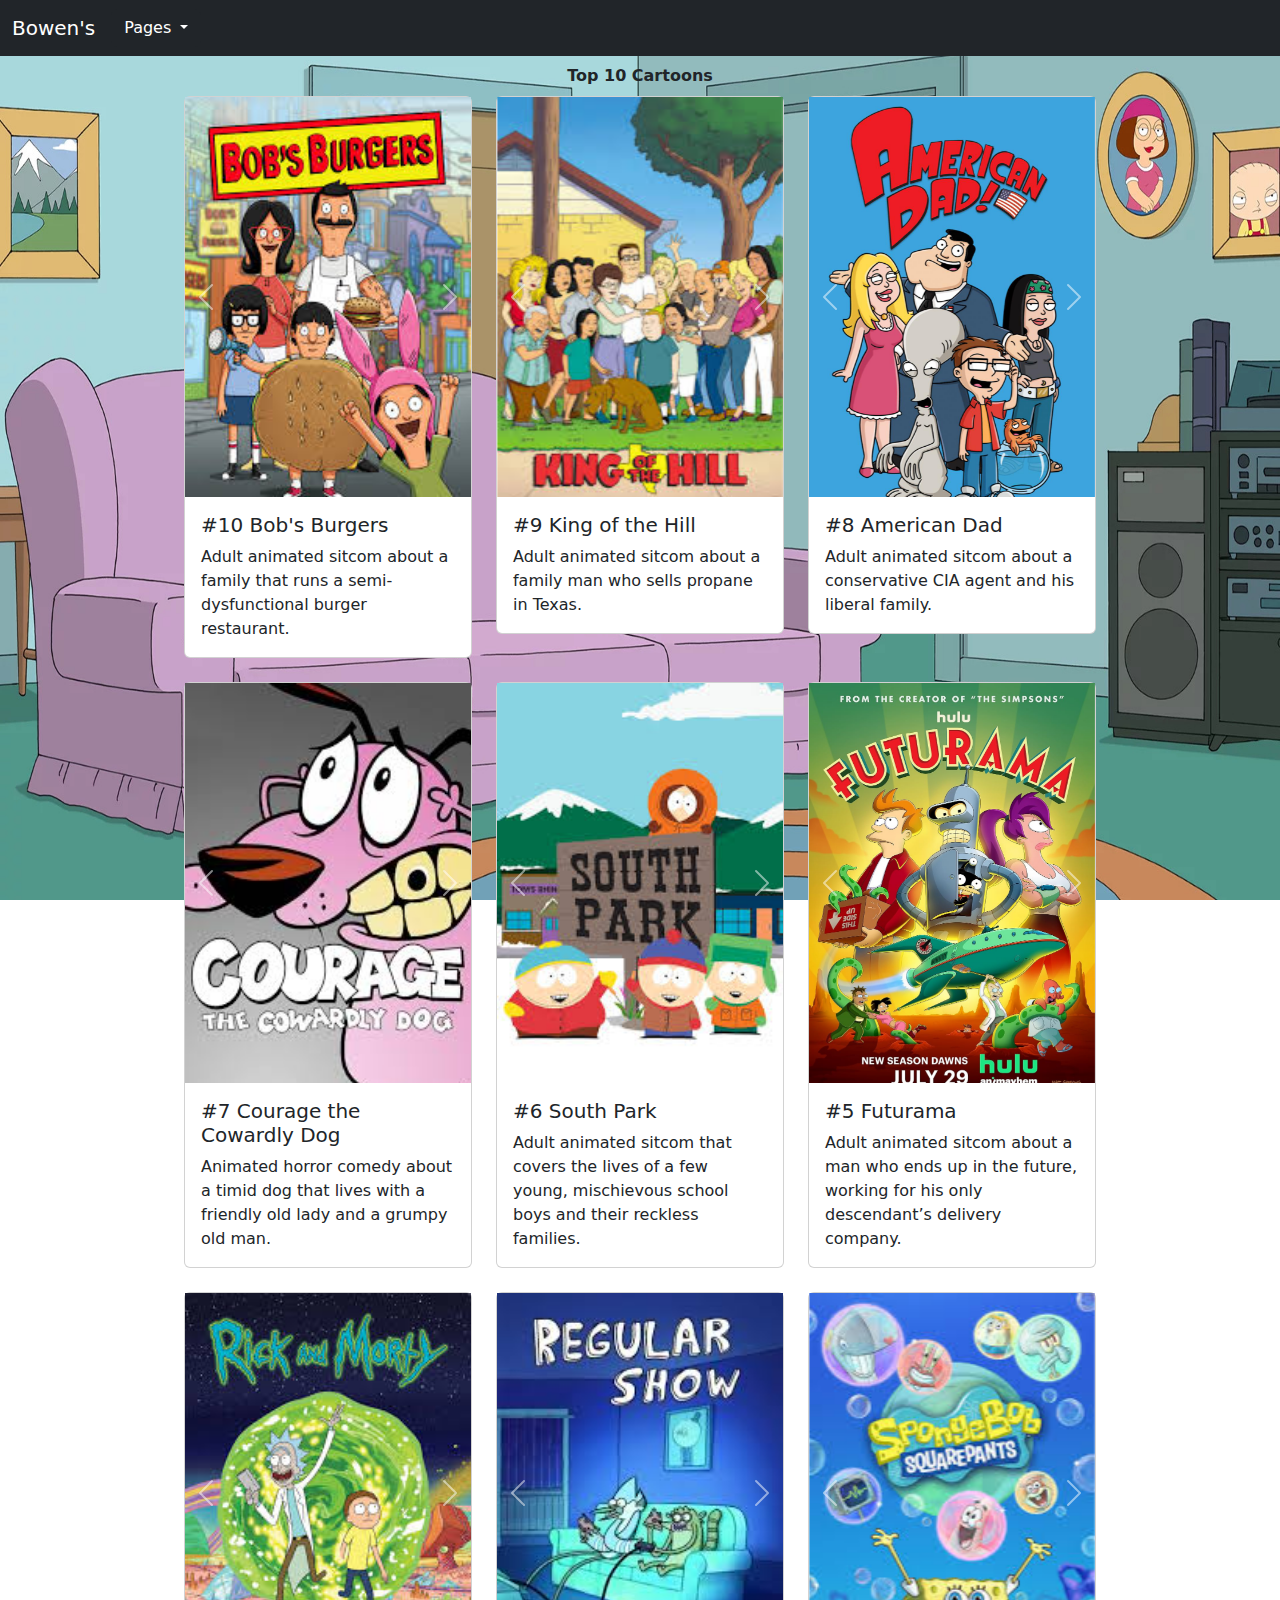
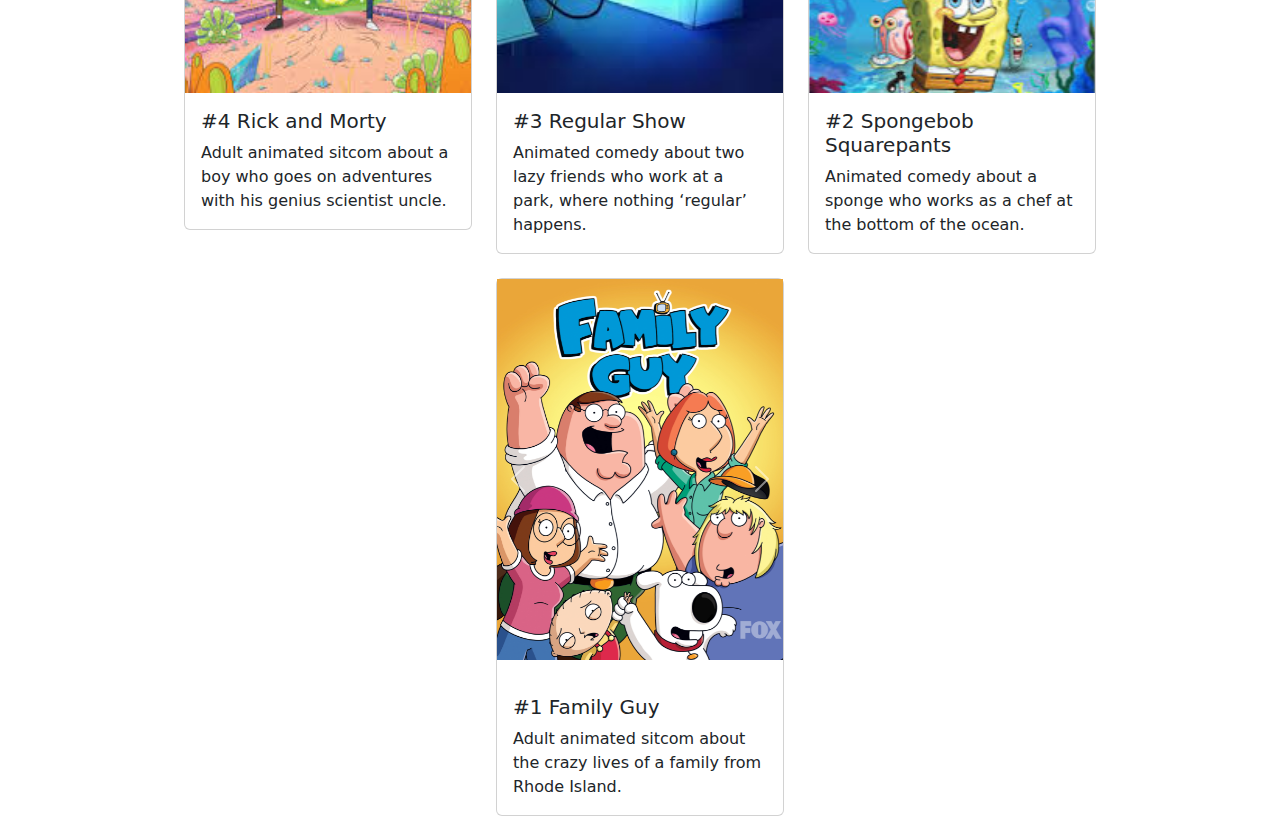
==== bowen.html @ a7ed09cc "added in content for each card" ====
<!doctype html>
<html lang="en">

<head>
    <meta charset="utf-8">
    <meta name="viewport" content="width=device-width, initial-scale=1">
    <title>Bowen's Top 10</title>
    <link href="https://cdn.jsdelivr.net/npm/bootstrap@5.3.3/dist/css/bootstrap.min.css" rel="stylesheet"
        integrity="sha384-QWTKZyjpPEjISv5WaRU9OFeRpok6YctnYmDr5pNlyT2bRjXh0JMhjY6hW+ALEwIH" crossorigin="anonymous">
    <link rel="stylesheet" href="./style/styles.css">
</head>

<body class="bowenBg">
    <nav class="navbar navbar-expand-lg navbar-dark bg-dark">
        <div class="container-fluid">
            <a class="navbar-brand" href="./bowen.html">Bowen's</a>
            <button class="navbar-toggler" type="button" data-bs-toggle="collapse"
                data-bs-target="#navbarNavDarkDropdown" aria-controls="navbarNavDarkDropdown" aria-expanded="false"
                aria-label="Toggle navigation">
                <span class="navbar-toggler-icon"></span>
            </button>
            <div class="collapse navbar-collapse" id="navbarNavDarkDropdown">
                <ul class="navbar-nav">
                    <li class="nav-item dropdown">
                        <button class="btn btn-dark dropdown-toggle" data-bs-toggle="dropdown" aria-expanded="false">
                            Pages
                        </button>
                        <ul class="dropdown-menu dropdown-menu-dark">
                            <li><a class="dropdown-item" href="./index.html">Home</a></li>
                            <li><a class="dropdown-item" href="./bowen.html">Bowen's</a></li>
                            <li><a class="dropdown-item" href="./juan.html">Juan's</a></li>
                        </ul>
                    </li>
                </ul>
            </div>
        </div>
    </nav>

    <header class="text-center fw-bold p-2">Top 10 Cartoons</header>


    <div class="container d-flex flex-row justify-content-center">
        <div class="row">
            <div class="col-4">
                <div class="card" style="width: 18rem;">
                    <div id="carouselExample" class="carousel slide card-img-top">
                        <div class="carousel-inner">
                            <div class="carousel-item active bowenHeight">
                                <img src="./style/assets/bobsburgers.jpg" class="d-block w-100"
                                    alt="Bob's Burgers cover">
                            </div>
                            <div class="carousel-item bowenHeight">
                                <iframe width="300" height="400"
                                    src="https://www.youtube.com/embed/BjevdWJ4TEw?si=f0MLPaOwR-zJrK_p"
                                    title="YouTube video player" frameborder="0"
                                    allow="accelerometer; autoplay; clipboard-write; encrypted-media; gyroscope; picture-in-picture; web-share"
                                    referrerpolicy="strict-origin-when-cross-origin" allowfullscreen></iframe>
                            </div>
                        </div>
                        <button class="carousel-control-prev" type="button" data-bs-target="#carouselExample"
                            data-bs-slide="prev">
                            <span class="carousel-control-prev-icon" aria-hidden="true"></span>
                            <span class="visually-hidden">Previous</span>
                        </button>
                        <button class="carousel-control-next" type="button" data-bs-target="#carouselExample"
                            data-bs-slide="next">
                            <span class="carousel-control-next-icon" aria-hidden="true"></span>
                            <span class="visually-hidden">Next</span>
                        </button>
                    </div>
                    <div class="card-body">
                        <h5 class="card-title">#10 Bob's Burgers</h5>
                        <p class="card-text">Adult animated sitcom about a family that runs a semi-dysfunctional burger restaurant.
                        </p>
                    </div>
                </div>
            </div>
            <div class="col-4">
                <div class="card" style="width: 18rem;">
                    <div id="carouselExample2" class="carousel slide card-img-top">
                        <div class="carousel-inner">
                            <div class="carousel-item active bowenHeight">
                                <img src="./style/assets/kingofthehill.jpg" class="d-block w-100"
                                    alt="King of the Hill cover">
                            </div>
                            <div class="carousel-item bowenHeight">
                                <iframe width="300" height="400"
                                    src="https://www.youtube.com/embed/HTS3Sh9dBrI?si=qoZnREEfj4POnsM1"
                                    title="YouTube video player" frameborder="0"
                                    allow="accelerometer; autoplay; clipboard-write; encrypted-media; gyroscope; picture-in-picture; web-share"
                                    referrerpolicy="strict-origin-when-cross-origin" allowfullscreen></iframe>
                            </div>
                        </div>
                        <button class="carousel-control-prev" type="button" data-bs-target="#carouselExample2"
                            data-bs-slide="prev">
                            <span class="carousel-control-prev-icon" aria-hidden="true"></span>
                            <span class="visually-hidden">Previous</span>
                        </button>
                        <button class="carousel-control-next" type="button" data-bs-target="#carouselExample2"
                            data-bs-slide="next">
                            <span class="carousel-control-next-icon" aria-hidden="true"></span>
                            <span class="visually-hidden">Next</span>
                        </button>
                    </div>
                    <div class="card-body">
                        <h5 class="card-title">#9 King of the Hill</h5>
                        <p class="card-text">Adult animated sitcom about a family man who sells propane in Texas.</p>
                    </div>
                </div>
            </div>
            <div class="col-4">
                <div class="card" style="width: 18rem;">
                    <div id="carouselExample3" class="carousel slide card-img-top">
                        <div class="carousel-inner">
                            <div class="carousel-item active bowenHeight">
                                <img src="./style/assets/americandad.jpg" class="d-block w-100"
                                    alt="American Dad cover">
                            </div>
                            <div class="carousel-item bowenHeight">
                                <iframe width="300" height="400"
                                    src="https://www.youtube.com/embed/X-GtlqpBEtQ?si=kGEhv8QyV8zfIANy"
                                    title="YouTube video player" frameborder="0"
                                    allow="accelerometer; autoplay; clipboard-write; encrypted-media; gyroscope; picture-in-picture; web-share"
                                    referrerpolicy="strict-origin-when-cross-origin" allowfullscreen></iframe>
                            </div>
                        </div>
                        <button class="carousel-control-prev" type="button" data-bs-target="#carouselExample3"
                            data-bs-slide="prev">
                            <span class="carousel-control-prev-icon" aria-hidden="true"></span>
                            <span class="visually-hidden">Previous</span>
                        </button>
                        <button class="carousel-control-next" type="button" data-bs-target="#carouselExample3"
                            data-bs-slide="next">
                            <span class="carousel-control-next-icon" aria-hidden="true"></span>
                            <span class="visually-hidden">Next</span>
                        </button>
                    </div>
                    <div class="card-body">
                        <h5 class="card-title">#8 American Dad</h5>
                        <p class="card-text">Adult animated sitcom about a conservative CIA agent and his liberal
                            family.</p>
                    </div>
                </div>
            </div>
        </div>

    </div>
    <br>

    <div class="container d-flex flex-row justify-content-center">
        <div class="row">
            <div class="col-4">
                <div class="card" style="width: 18rem;">
                    <div id="carouselExample4" class="carousel slide card-img-top">
                        <div class="carousel-inner">
                            <div class="carousel-item active bowenHeight">
                                <img src="./style/assets/courage.jpg" class="d-block w-100"
                                    alt="Courage the Cowardly Dog cover">
                            </div>
                            <div class="carousel-item bowenHeight">
                                <iframe width="300" height="400"
                                    src="https://www.youtube.com/embed/Cf6hIyIqBUs?si=QRSzE0LRyrSLiFx6"
                                    title="YouTube video player" frameborder="0"
                                    allow="accelerometer; autoplay; clipboard-write; encrypted-media; gyroscope; picture-in-picture; web-share"
                                    referrerpolicy="strict-origin-when-cross-origin" allowfullscreen></iframe>
                            </div>
                        </div>
                        <button class="carousel-control-prev" type="button" data-bs-target="#carouselExample4"
                            data-bs-slide="prev">
                            <span class="carousel-control-prev-icon" aria-hidden="true"></span>
                            <span class="visually-hidden">Previous</span>
                        </button>
                        <button class="carousel-control-next" type="button" data-bs-target="#carouselExample4"
                            data-bs-slide="next">
                            <span class="carousel-control-next-icon" aria-hidden="true"></span>
                            <span class="visually-hidden">Next</span>
                        </button>
                    </div>
                    <div class="card-body">
                        <h5 class="card-title">#7 Courage the Cowardly Dog</h5>
                        <p class="card-text">Animated horror comedy about a timid dog that lives with a friendly old
                            lady and a grumpy old man.</p>
                    </div>
                </div>
            </div>
            <div class="col-4">
                <div class="card" style="width: 18rem;">
                    <div id="carouselExample5" class="carousel slide card-img-top">
                        <div class="carousel-inner">
                            <div class="carousel-item active bowenHeight">
                                <img src="./style/assets/southpark.jpg" class="d-block w-100" alt="South Park cover">
                            </div>
                            <div class="carousel-item bowenHeight">
                                <iframe width="300" height="400"
                                    src="https://www.youtube.com/embed/ohK82QyhINc?si=8Y-Bw2Z8UYsAbupI"
                                    title="YouTube video player" frameborder="0"
                                    allow="accelerometer; autoplay; clipboard-write; encrypted-media; gyroscope; picture-in-picture; web-share"
                                    referrerpolicy="strict-origin-when-cross-origin" allowfullscreen></iframe>
                            </div>
                        </div>
                        <button class="carousel-control-prev" type="button" data-bs-target="#carouselExample5"
                            data-bs-slide="prev">
                            <span class="carousel-control-prev-icon" aria-hidden="true"></span>
                            <span class="visually-hidden">Previous</span>
                        </button>
                        <button class="carousel-control-next" type="button" data-bs-target="#carouselExample5"
                            data-bs-slide="next">
                            <span class="carousel-control-next-icon" aria-hidden="true"></span>
                            <span class="visually-hidden">Next</span>
                        </button>
                    </div>
                    <div class="card-body">
                        <h5 class="card-title">#6 South Park</h5>
                        <p class="card-text">Adult animated sitcom that covers the lives of a few young, mischievous
                            school boys and their reckless families.</p>
                    </div>
                </div>
            </div>
            <div class="col-4">
                <div class="card" style="width: 18rem;">
                    <div id="carouselExample6" class="carousel slide card-img-top">
                        <div class="carousel-inner">
                            <div class="carousel-item active bowenHeight">
                                <img src="./style/assets/futurama.jpg" class="d-block w-100" alt="Futurama cover">
                            </div>
                            <div class="carousel-item bowenHeight">
                                <iframe width="300" height="400"
                                    src="https://www.youtube.com/embed/MFxEagKteGs?si=mn6QmEKSft0jFPq-"
                                    title="YouTube video player" frameborder="0"
                                    allow="accelerometer; autoplay; clipboard-write; encrypted-media; gyroscope; picture-in-picture; web-share"
                                    referrerpolicy="strict-origin-when-cross-origin" allowfullscreen></iframe>
                            </div>
                        </div>
                        <button class="carousel-control-prev" type="button" data-bs-target="#carouselExample6"
                            data-bs-slide="prev">
                            <span class="carousel-control-prev-icon" aria-hidden="true"></span>
                            <span class="visually-hidden">Previous</span>
                        </button>
                        <button class="carousel-control-next" type="button" data-bs-target="#carouselExample6"
                            data-bs-slide="next">
                            <span class="carousel-control-next-icon" aria-hidden="true"></span>
                            <span class="visually-hidden">Next</span>
                        </button>
                    </div>
                    <div class="card-body">
                        <h5 class="card-title">#5 Futurama</h5>
                        <p class="card-text">Adult animated sitcom about a man who ends up in the future, working for
                            his only descendant’s delivery company.</p>
                    </div>
                </div>
            </div>
        </div>

    </div>
    <br>
    <div class="container d-flex flex-row justify-content-center">
        <div class="row">
            <div class="col-4">
                <div class="card" style="width: 18rem;">
                    <div id="carouselExample7" class="carousel slide card-img-top">
                        <div class="carousel-inner">
                            <div class="carousel-item active bowenHeight">
                                <img src="./style/assets/rickmorty.jpg" class="d-block w-100"
                                    alt="Rick and Morty cover">
                            </div>
                            <div class="carousel-item bowenHeight">
                                <iframe width="300" height="400"
                                    src="https://www.youtube.com/embed/aM-hy6_f45M?si=hfKCs9M8GB4Ul7ol"
                                    title="YouTube video player" frameborder="0"
                                    allow="accelerometer; autoplay; clipboard-write; encrypted-media; gyroscope; picture-in-picture; web-share"
                                    referrerpolicy="strict-origin-when-cross-origin" allowfullscreen></iframe>
                            </div>
                        </div>
                        <button class="carousel-control-prev" type="button" data-bs-target="#carouselExample7"
                            data-bs-slide="prev">
                            <span class="carousel-control-prev-icon" aria-hidden="true"></span>
                            <span class="visually-hidden">Previous</span>
                        </button>
                        <button class="carousel-control-next" type="button" data-bs-target="#carouselExample7"
                            data-bs-slide="next">
                            <span class="carousel-control-next-icon" aria-hidden="true"></span>
                            <span class="visually-hidden">Next</span>
                        </button>
                    </div>
                    <div class="card-body">
                        <h5 class="card-title">#4 Rick and Morty</h5>
                        <p class="card-text">Adult animated sitcom about a boy who goes on adventures with his genius
                            scientist uncle.</p>
                    </div>
                </div>
            </div>
            <div class="col-4">
                <div class="card" style="width: 18rem;">
                    <div id="carouselExample8" class="carousel slide card-img-top">
                        <div class="carousel-inner">
                            <div class="carousel-item active bowenHeight">
                                <img src="./style/assets/regularshow.jpg" class="d-block w-100"
                                    alt="Regular Show cover">
                            </div>
                            <div class="carousel-item bowenHeight">
                                <iframe width="300" height="400" src="https://www.youtube.com/embed/94rIVjqyrDs?si=aYAXUu4ps2LoJLpI" title="YouTube video player" frameborder="0" allow="accelerometer; autoplay; clipboard-write; encrypted-media; gyroscope; picture-in-picture; web-share" referrerpolicy="strict-origin-when-cross-origin" allowfullscreen></iframe>
                            </div>
                        </div>
                        <button class="carousel-control-prev" type="button" data-bs-target="#carouselExample8"
                            data-bs-slide="prev">
                            <span class="carousel-control-prev-icon" aria-hidden="true"></span>
                            <span class="visually-hidden">Previous</span>
                        </button>
                        <button class="carousel-control-next" type="button" data-bs-target="#carouselExample8"
                            data-bs-slide="next">
                            <span class="carousel-control-next-icon" aria-hidden="true"></span>
                            <span class="visually-hidden">Next</span>
                        </button>
                    </div>
                    <div class="card-body">
                        <h5 class="card-title">#3 Regular Show</h5>
                        <p class="card-text">Animated comedy about two lazy friends who work at a park, where nothing ‘regular’ happens. </p>
                    </div>
                </div>
            </div>
            <div class="col-4">
                <div class="card" style="width: 18rem;">
                    <div id="carouselExample9" class="carousel slide card-img-top">
                        <div class="carousel-inner">
                            <div class="carousel-item active bowenHeight">
                                <img src="./style/assets/spongebob.jpg" class="d-block w-100"
                                    alt="Spongebob cover">
                            </div>
                            <div class="carousel-item bowenHeight">
                                <iframe width="300" height="400" src="https://www.youtube.com/embed/cYu7Y52iiYI?si=sPRT6jhzQu_x4fFx" title="YouTube video player" frameborder="0" allow="accelerometer; autoplay; clipboard-write; encrypted-media; gyroscope; picture-in-picture; web-share" referrerpolicy="strict-origin-when-cross-origin" allowfullscreen></iframe>
                            </div>
                        </div>
                        <button class="carousel-control-prev" type="button" data-bs-target="#carouselExample9"
                            data-bs-slide="prev">
                            <span class="carousel-control-prev-icon" aria-hidden="true"></span>
                            <span class="visually-hidden">Previous</span>
                        </button>
                        <button class="carousel-control-next" type="button" data-bs-target="#carouselExample9"
                            data-bs-slide="next">
                            <span class="carousel-control-next-icon" aria-hidden="true"></span>
                            <span class="visually-hidden">Next</span>
                        </button>
                    </div>
                    <div class="card-body">
                        <h5 class="card-title">#2 Spongebob Squarepants</h5>
                        <p class="card-text">Animated comedy about a sponge who works as a chef at the bottom of the ocean.</p>
                    </div>
                </div>
            </div>
        </div>

    </div>
    <br>
    <div class="container d-flex flex-row justify-content-center">
        <div class="row">
            <div class="col">
                <div class="card" style="width: 18rem;">
                    <div id="carouselExample10" class="carousel slide card-img-top">
                        <div class="carousel-inner">
                            <div class="carousel-item active bowenHeight">
                                <img src="./style/assets/familyguy.jpg" class="d-block w-100"
                                    alt="Family Guy cover">
                            </div>
                            <div class="carousel-item bowenHeight">
                                <iframe width="300" height="400" src="https://www.youtube.com/embed/Dis2AHSxll4?si=aA0VX2AEFlwgeyve" title="YouTube video player" frameborder="0" allow="accelerometer; autoplay; clipboard-write; encrypted-media; gyroscope; picture-in-picture; web-share" referrerpolicy="strict-origin-when-cross-origin" allowfullscreen></iframe>
                            </div>
                        </div>
                        <button class="carousel-control-prev" type="button" data-bs-target="#carouselExample10"
                            data-bs-slide="prev">
                            <span class="carousel-control-prev-icon" aria-hidden="true"></span>
                            <span class="visually-hidden">Previous</span>
                        </button>
                        <button class="carousel-control-next" type="button" data-bs-target="#carouselExample10"
                            data-bs-slide="next">
                            <span class="carousel-control-next-icon" aria-hidden="true"></span>
                            <span class="visually-hidden">Next</span>
                        </button>
                    </div>
                    <div class="card-body">
                        <h5 class="card-title">#1 Family Guy</h5>
                        <p class="card-text">Adult animated sitcom about the crazy lives of a family from Rhode Island.</p>
                    </div>
                </div>
            </div>
        </div>
    </div>


    <script src="https://cdn.jsdelivr.net/npm/bootstrap@5.3.3/dist/js/bootstrap.bundle.min.js"
        integrity="sha384-YvpcrYf0tY3lHB60NNkmXc5s9fDVZLESaAA55NDzOxhy9GkcIdslK1eN7N6jIeHz"
        crossorigin="anonymous"></script>
</body>

</html>
---- style/styles.css ----
@font-face { font-family: IrishGrover; src: url(./assets/IrishGrover.ttf); } 


.homeBg
{
    background-image: url(./assets/REALtvBackground.png);
    background-repeat: no-repeat;
    background-attachment: fixed;
    background-size: cover;
    background-size: 100% 100%;
}

.bowenBg
{
    background-image: url(./assets/fgroom.jpg);
    background-repeat: no-repeat;
    background-attachment: fixed;
    background-size: cover;
    background-size: 100% 100%;
}
.juanBg
{
    background-image: url(./assets/animeWatcher.png);
    background-repeat: no-repeat;
    background-attachment: fixed;
    background-size: cover;
    background-size: 100% 100%;
}
.aDecoBgone
{
    text-decoration: none;
}

.btnSizer
{
    margin-top: 600px;
    
}
.btnText
{
    font-size: 30px;
}

.navTweak
{
    border-width: 1px;
    border-color: rgb(82, 82, 82);
}

.homeTitle
{
    margin-top: 430px;
    color: red;
    font-family: IrishGrover;
   
}
.textSizer
{
    font-size: 50px;
}
.bowenHeight {
    height: 400px;
}


.juanTitle
{
    font-size: 50px;
    margin-top: 10px;
    margin-bottom: 10;
}

.juanContainer
{
    display: flex;
    
}
.juanSpacer
{
    justify-content: space-between;
}
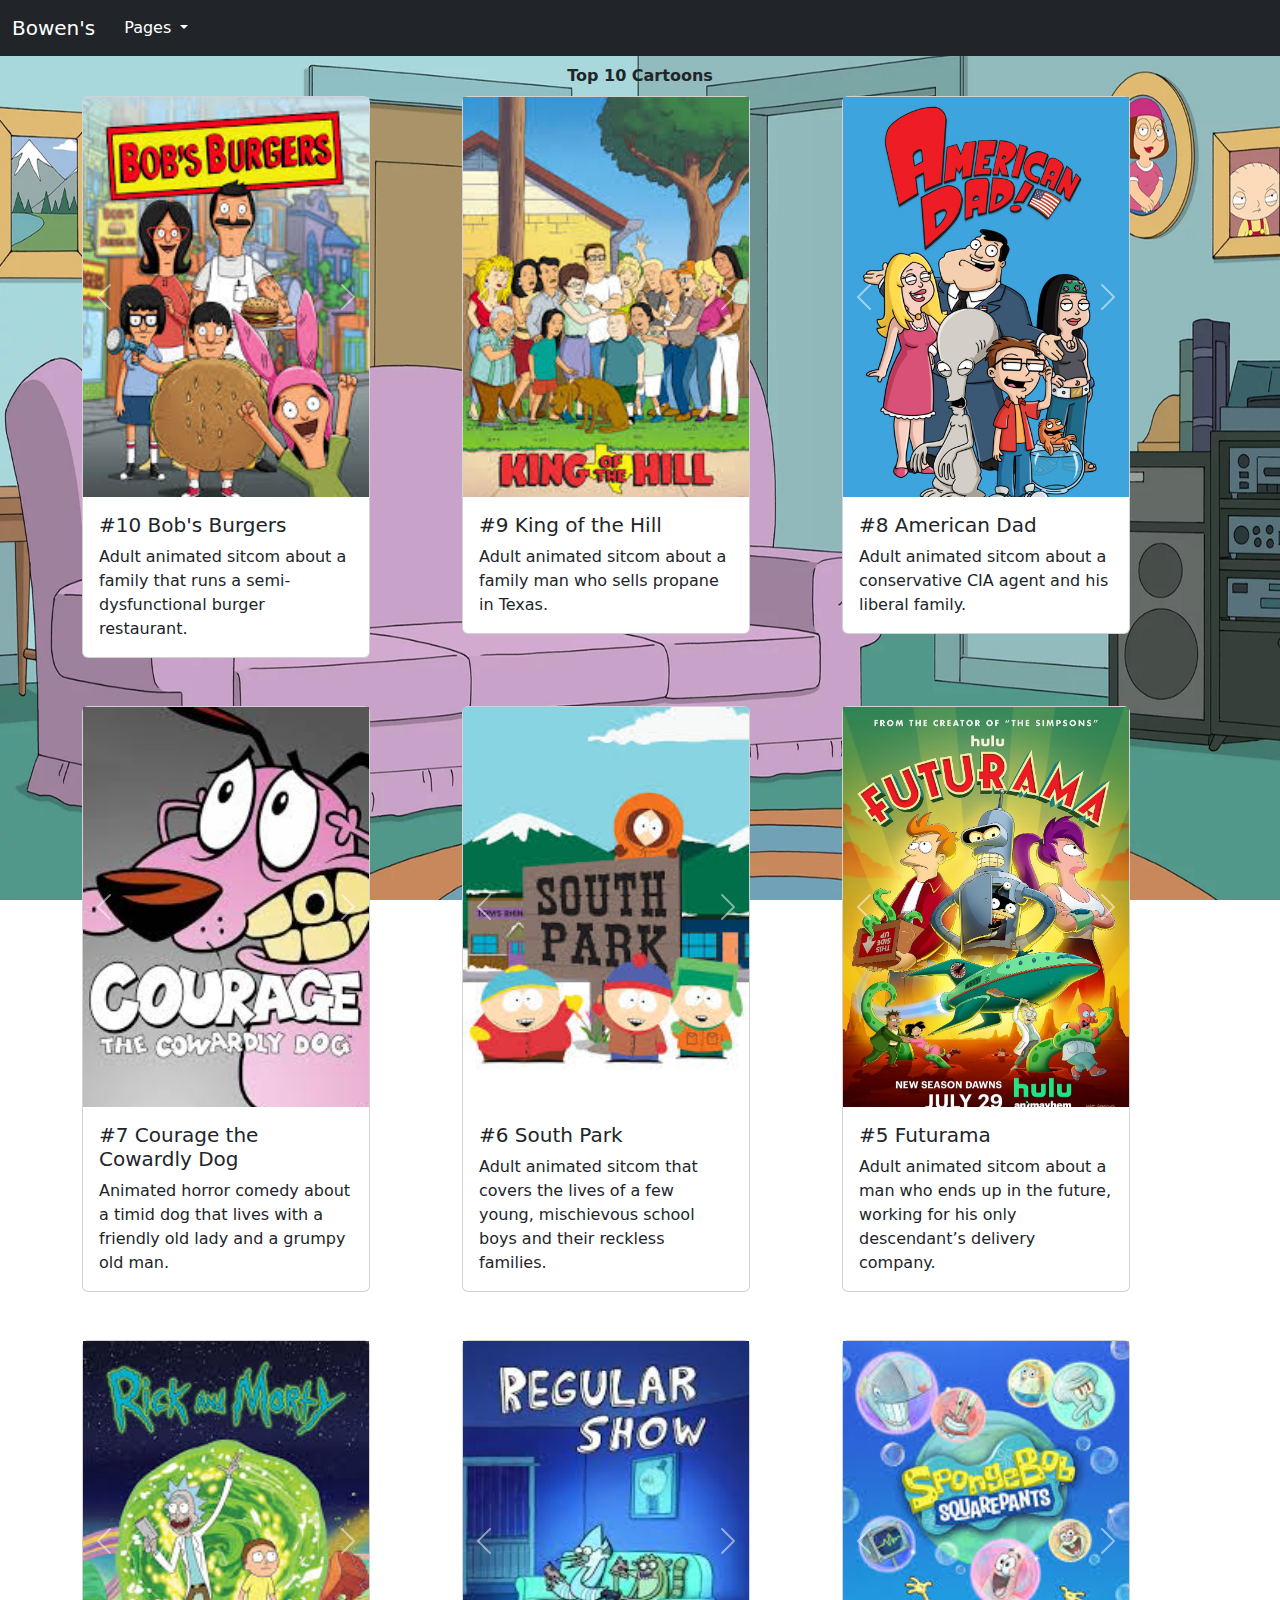
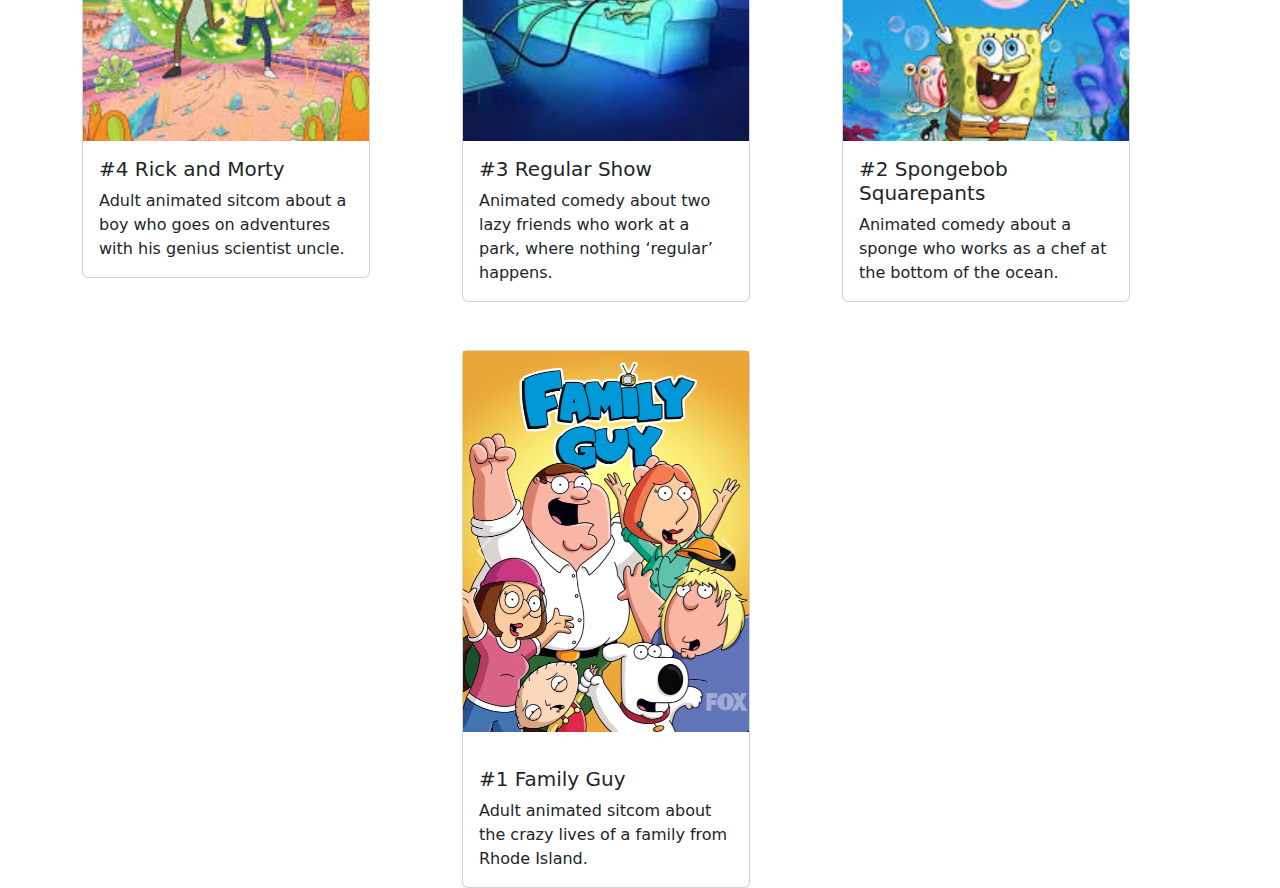
==== commit 4b33567d: "fixing container" ====
--- a/bowen.html
+++ b/bowen.html
@@ -38,10 +38,10 @@
 
     <header class="text-center fw-bold p-2">Top 10 Cartoons</header>
 
-
+<!-- 
     <div class="container d-flex flex-row justify-content-center">
         <div class="row">
-            <div class="col-4">
+            <div class="col-4 col-md-6">
                 <div class="card" style="width: 18rem;">
                     <div id="carouselExample" class="carousel slide card-img-top">
                         <div class="carousel-inner">
@@ -70,12 +70,13 @@
                     </div>
                     <div class="card-body">
                         <h5 class="card-title">#10 Bob's Burgers</h5>
-                        <p class="card-text">Adult animated sitcom about a family that runs a semi-dysfunctional burger restaurant.
+                        <p class="card-text">Adult animated sitcom about a family that runs a semi-dysfunctional burger
+                            restaurant.
                         </p>
                     </div>
                 </div>
             </div>
-            <div class="col-4">
+            <div class="col-4 col-md-6">
                 <div class="card" style="width: 18rem;">
                     <div id="carouselExample2" class="carousel slide card-img-top">
                         <div class="carousel-inner">
@@ -108,7 +109,7 @@
                     </div>
                 </div>
             </div>
-            <div class="col-4">
+            <div class="col-4 col-md-6">
                 <div class="card" style="width: 18rem;">
                     <div id="carouselExample3" class="carousel slide card-img-top">
                         <div class="carousel-inner">
@@ -142,14 +143,16 @@
                     </div>
                 </div>
             </div>
-        </div>
+            
+        </div>
+        
 
     </div>
     <br>
 
     <div class="container d-flex flex-row justify-content-center">
         <div class="row">
-            <div class="col-4">
+            <div class="col-4 col-md-6">
                 <div class="card" style="width: 18rem;">
                     <div id="carouselExample4" class="carousel slide card-img-top">
                         <div class="carousel-inner">
@@ -183,7 +186,7 @@
                     </div>
                 </div>
             </div>
-            <div class="col-4">
+            <div class="col-4 col-md-6">
                 <div class="card" style="width: 18rem;">
                     <div id="carouselExample5" class="carousel slide card-img-top">
                         <div class="carousel-inner">
@@ -216,7 +219,7 @@
                     </div>
                 </div>
             </div>
-            <div class="col-4">
+            <div class="col-4 col-md-6">
                 <div class="card" style="width: 18rem;">
                     <div id="carouselExample6" class="carousel slide card-img-top">
                         <div class="carousel-inner">
@@ -255,7 +258,7 @@
     <br>
     <div class="container d-flex flex-row justify-content-center">
         <div class="row">
-            <div class="col-4">
+            <div class="col-4 col-md-6">
                 <div class="card" style="width: 18rem;">
                     <div id="carouselExample7" class="carousel slide card-img-top">
                         <div class="carousel-inner">
@@ -289,7 +292,7 @@
                     </div>
                 </div>
             </div>
-            <div class="col-4">
+            <div class="col-4 col-md-6">
                 <div class="card" style="width: 18rem;">
                     <div id="carouselExample8" class="carousel slide card-img-top">
                         <div class="carousel-inner">
@@ -298,7 +301,11 @@
                                     alt="Regular Show cover">
                             </div>
                             <div class="carousel-item bowenHeight">
-                                <iframe width="300" height="400" src="https://www.youtube.com/embed/94rIVjqyrDs?si=aYAXUu4ps2LoJLpI" title="YouTube video player" frameborder="0" allow="accelerometer; autoplay; clipboard-write; encrypted-media; gyroscope; picture-in-picture; web-share" referrerpolicy="strict-origin-when-cross-origin" allowfullscreen></iframe>
+                                <iframe width="300" height="400"
+                                    src="https://www.youtube.com/embed/94rIVjqyrDs?si=aYAXUu4ps2LoJLpI"
+                                    title="YouTube video player" frameborder="0"
+                                    allow="accelerometer; autoplay; clipboard-write; encrypted-media; gyroscope; picture-in-picture; web-share"
+                                    referrerpolicy="strict-origin-when-cross-origin" allowfullscreen></iframe>
                             </div>
                         </div>
                         <button class="carousel-control-prev" type="button" data-bs-target="#carouselExample8"
@@ -314,20 +321,24 @@
                     </div>
                     <div class="card-body">
                         <h5 class="card-title">#3 Regular Show</h5>
-                        <p class="card-text">Animated comedy about two lazy friends who work at a park, where nothing ‘regular’ happens. </p>
-                    </div>
-                </div>
-            </div>
-            <div class="col-4">
+                        <p class="card-text">Animated comedy about two lazy friends who work at a park, where nothing
+                            ‘regular’ happens. </p>
+                    </div>
+                </div>
+            </div>
+            <div class="col-4 col-md-6">
                 <div class="card" style="width: 18rem;">
                     <div id="carouselExample9" class="carousel slide card-img-top">
                         <div class="carousel-inner">
                             <div class="carousel-item active bowenHeight">
-                                <img src="./style/assets/spongebob.jpg" class="d-block w-100"
-                                    alt="Spongebob cover">
-                            </div>
-                            <div class="carousel-item bowenHeight">
-                                <iframe width="300" height="400" src="https://www.youtube.com/embed/cYu7Y52iiYI?si=sPRT6jhzQu_x4fFx" title="YouTube video player" frameborder="0" allow="accelerometer; autoplay; clipboard-write; encrypted-media; gyroscope; picture-in-picture; web-share" referrerpolicy="strict-origin-when-cross-origin" allowfullscreen></iframe>
+                                <img src="./style/assets/spongebob.jpg" class="d-block w-100" alt="Spongebob cover">
+                            </div>
+                            <div class="carousel-item bowenHeight">
+                                <iframe width="300" height="400"
+                                    src="https://www.youtube.com/embed/cYu7Y52iiYI?si=sPRT6jhzQu_x4fFx"
+                                    title="YouTube video player" frameborder="0"
+                                    allow="accelerometer; autoplay; clipboard-write; encrypted-media; gyroscope; picture-in-picture; web-share"
+                                    referrerpolicy="strict-origin-when-cross-origin" allowfullscreen></iframe>
                             </div>
                         </div>
                         <button class="carousel-control-prev" type="button" data-bs-target="#carouselExample9"
@@ -343,7 +354,8 @@
                     </div>
                     <div class="card-body">
                         <h5 class="card-title">#2 Spongebob Squarepants</h5>
-                        <p class="card-text">Animated comedy about a sponge who works as a chef at the bottom of the ocean.</p>
+                        <p class="card-text">Animated comedy about a sponge who works as a chef at the bottom of the
+                            ocean.</p>
                     </div>
                 </div>
             </div>
@@ -353,16 +365,19 @@
     <br>
     <div class="container d-flex flex-row justify-content-center">
         <div class="row">
-            <div class="col">
+            <div class="col col-md-6">
                 <div class="card" style="width: 18rem;">
                     <div id="carouselExample10" class="carousel slide card-img-top">
                         <div class="carousel-inner">
                             <div class="carousel-item active bowenHeight">
-                                <img src="./style/assets/familyguy.jpg" class="d-block w-100"
-                                    alt="Family Guy cover">
-                            </div>
-                            <div class="carousel-item bowenHeight">
-                                <iframe width="300" height="400" src="https://www.youtube.com/embed/Dis2AHSxll4?si=aA0VX2AEFlwgeyve" title="YouTube video player" frameborder="0" allow="accelerometer; autoplay; clipboard-write; encrypted-media; gyroscope; picture-in-picture; web-share" referrerpolicy="strict-origin-when-cross-origin" allowfullscreen></iframe>
+                                <img src="./style/assets/familyguy.jpg" class="d-block w-100" alt="Family Guy cover">
+                            </div>
+                            <div class="carousel-item bowenHeight">
+                                <iframe width="300" height="400"
+                                    src="https://www.youtube.com/embed/Dis2AHSxll4?si=aA0VX2AEFlwgeyve"
+                                    title="YouTube video player" frameborder="0"
+                                    allow="accelerometer; autoplay; clipboard-write; encrypted-media; gyroscope; picture-in-picture; web-share"
+                                    referrerpolicy="strict-origin-when-cross-origin" allowfullscreen></iframe>
                             </div>
                         </div>
                         <button class="carousel-control-prev" type="button" data-bs-target="#carouselExample10"
@@ -378,7 +393,363 @@
                     </div>
                     <div class="card-body">
                         <h5 class="card-title">#1 Family Guy</h5>
-                        <p class="card-text">Adult animated sitcom about the crazy lives of a family from Rhode Island.</p>
+                        <p class="card-text">Adult animated sitcom about the crazy lives of a family from Rhode Island.
+                        </p>
+                    </div>
+                </div>
+            </div>
+        </div>
+    </div> -->
+
+    <div class="container justify-content-center">
+        <div class="row">
+            <div class="col-4">
+                <div class="col-4 col-md-6">
+                    <div class="card" style="width: 18rem;">
+                        <div id="carouselExample" class="carousel slide card-img-top">
+                            <div class="carousel-inner">
+                                <div class="carousel-item active bowenHeight">
+                                    <img src="./style/assets/bobsburgers.jpg" class="d-block w-100"
+                                        alt="Bob's Burgers cover">
+                                </div>
+                                <div class="carousel-item bowenHeight">
+                                    <iframe width="300" height="400"
+                                        src="https://www.youtube.com/embed/BjevdWJ4TEw?si=f0MLPaOwR-zJrK_p"
+                                        title="YouTube video player" frameborder="0"
+                                        allow="accelerometer; autoplay; clipboard-write; encrypted-media; gyroscope; picture-in-picture; web-share"
+                                        referrerpolicy="strict-origin-when-cross-origin" allowfullscreen></iframe>
+                                </div>
+                            </div>
+                            <button class="carousel-control-prev" type="button" data-bs-target="#carouselExample"
+                                data-bs-slide="prev">
+                                <span class="carousel-control-prev-icon" aria-hidden="true"></span>
+                                <span class="visually-hidden">Previous</span>
+                            </button>
+                            <button class="carousel-control-next" type="button" data-bs-target="#carouselExample"
+                                data-bs-slide="next">
+                                <span class="carousel-control-next-icon" aria-hidden="true"></span>
+                                <span class="visually-hidden">Next</span>
+                            </button>
+                        </div>
+                        <div class="card-body">
+                            <h5 class="card-title">#10 Bob's Burgers</h5>
+                            <p class="card-text">Adult animated sitcom about a family that runs a semi-dysfunctional burger
+                                restaurant.
+                            </p>
+                        </div>
+                    </div>
+                </div>
+            </div>
+            <div class="col-4">
+                <div class="card" style="width: 18rem;">
+                    <div id="carouselExample2" class="carousel slide card-img-top">
+                        <div class="carousel-inner">
+                            <div class="carousel-item active bowenHeight">
+                                <img src="./style/assets/kingofthehill.jpg" class="d-block w-100"
+                                    alt="King of the Hill cover">
+                            </div>
+                            <div class="carousel-item bowenHeight">
+                                <iframe width="300" height="400"
+                                    src="https://www.youtube.com/embed/HTS3Sh9dBrI?si=qoZnREEfj4POnsM1"
+                                    title="YouTube video player" frameborder="0"
+                                    allow="accelerometer; autoplay; clipboard-write; encrypted-media; gyroscope; picture-in-picture; web-share"
+                                    referrerpolicy="strict-origin-when-cross-origin" allowfullscreen></iframe>
+                            </div>
+                        </div>
+                        <button class="carousel-control-prev" type="button" data-bs-target="#carouselExample2"
+                            data-bs-slide="prev">
+                            <span class="carousel-control-prev-icon" aria-hidden="true"></span>
+                            <span class="visually-hidden">Previous</span>
+                        </button>
+                        <button class="carousel-control-next" type="button" data-bs-target="#carouselExample2"
+                            data-bs-slide="next">
+                            <span class="carousel-control-next-icon" aria-hidden="true"></span>
+                            <span class="visually-hidden">Next</span>
+                        </button>
+                    </div>
+                    <div class="card-body">
+                        <h5 class="card-title">#9 King of the Hill</h5>
+                        <p class="card-text">Adult animated sitcom about a family man who sells propane in Texas.</p>
+                    </div>
+                </div>
+            </div>
+            <div class="col-4">
+                <div class="card" style="width: 18rem;">
+                    <div id="carouselExample3" class="carousel slide card-img-top">
+                        <div class="carousel-inner">
+                            <div class="carousel-item active bowenHeight">
+                                <img src="./style/assets/americandad.jpg" class="d-block w-100"
+                                    alt="American Dad cover">
+                            </div>
+                            <div class="carousel-item bowenHeight">
+                                <iframe width="300" height="400"
+                                    src="https://www.youtube.com/embed/X-GtlqpBEtQ?si=kGEhv8QyV8zfIANy"
+                                    title="YouTube video player" frameborder="0"
+                                    allow="accelerometer; autoplay; clipboard-write; encrypted-media; gyroscope; picture-in-picture; web-share"
+                                    referrerpolicy="strict-origin-when-cross-origin" allowfullscreen></iframe>
+                            </div>
+                        </div>
+                        <button class="carousel-control-prev" type="button" data-bs-target="#carouselExample3"
+                            data-bs-slide="prev">
+                            <span class="carousel-control-prev-icon" aria-hidden="true"></span>
+                            <span class="visually-hidden">Previous</span>
+                        </button>
+                        <button class="carousel-control-next" type="button" data-bs-target="#carouselExample3"
+                            data-bs-slide="next">
+                            <span class="carousel-control-next-icon" aria-hidden="true"></span>
+                            <span class="visually-hidden">Next</span>
+                        </button>
+                    </div>
+                    <div class="card-body">
+                        <h5 class="card-title">#8 American Dad</h5>
+                        <p class="card-text">Adult animated sitcom about a conservative CIA agent and his liberal
+                            family.</p>
+                    </div>
+                </div>
+            </div>
+        </div>
+        <br>
+        <br>
+        <div class="row">
+            <div class="col-4">
+                <div class="card" style="width: 18rem;">
+                    <div id="carouselExample4" class="carousel slide card-img-top">
+                        <div class="carousel-inner">
+                            <div class="carousel-item active bowenHeight">
+                                <img src="./style/assets/courage.jpg" class="d-block w-100"
+                                    alt="Courage the Cowardly Dog cover">
+                            </div>
+                            <div class="carousel-item bowenHeight">
+                                <iframe width="300" height="400"
+                                    src="https://www.youtube.com/embed/Cf6hIyIqBUs?si=QRSzE0LRyrSLiFx6"
+                                    title="YouTube video player" frameborder="0"
+                                    allow="accelerometer; autoplay; clipboard-write; encrypted-media; gyroscope; picture-in-picture; web-share"
+                                    referrerpolicy="strict-origin-when-cross-origin" allowfullscreen></iframe>
+                            </div>
+                        </div>
+                        <button class="carousel-control-prev" type="button" data-bs-target="#carouselExample4"
+                            data-bs-slide="prev">
+                            <span class="carousel-control-prev-icon" aria-hidden="true"></span>
+                            <span class="visually-hidden">Previous</span>
+                        </button>
+                        <button class="carousel-control-next" type="button" data-bs-target="#carouselExample4"
+                            data-bs-slide="next">
+                            <span class="carousel-control-next-icon" aria-hidden="true"></span>
+                            <span class="visually-hidden">Next</span>
+                        </button>
+                    </div>
+                    <div class="card-body">
+                        <h5 class="card-title">#7 Courage the Cowardly Dog</h5>
+                        <p class="card-text">Animated horror comedy about a timid dog that lives with a friendly old
+                            lady and a grumpy old man.</p>
+                    </div>
+                </div>
+            </div>
+            <div class="col-4">
+                <div class="card" style="width: 18rem;">
+                    <div id="carouselExample5" class="carousel slide card-img-top">
+                        <div class="carousel-inner">
+                            <div class="carousel-item active bowenHeight">
+                                <img src="./style/assets/southpark.jpg" class="d-block w-100" alt="South Park cover">
+                            </div>
+                            <div class="carousel-item bowenHeight">
+                                <iframe width="300" height="400"
+                                    src="https://www.youtube.com/embed/ohK82QyhINc?si=8Y-Bw2Z8UYsAbupI"
+                                    title="YouTube video player" frameborder="0"
+                                    allow="accelerometer; autoplay; clipboard-write; encrypted-media; gyroscope; picture-in-picture; web-share"
+                                    referrerpolicy="strict-origin-when-cross-origin" allowfullscreen></iframe>
+                            </div>
+                        </div>
+                        <button class="carousel-control-prev" type="button" data-bs-target="#carouselExample5"
+                            data-bs-slide="prev">
+                            <span class="carousel-control-prev-icon" aria-hidden="true"></span>
+                            <span class="visually-hidden">Previous</span>
+                        </button>
+                        <button class="carousel-control-next" type="button" data-bs-target="#carouselExample5"
+                            data-bs-slide="next">
+                            <span class="carousel-control-next-icon" aria-hidden="true"></span>
+                            <span class="visually-hidden">Next</span>
+                        </button>
+                    </div>
+                    <div class="card-body">
+                        <h5 class="card-title">#6 South Park</h5>
+                        <p class="card-text">Adult animated sitcom that covers the lives of a few young, mischievous
+                            school boys and their reckless families.</p>
+                    </div>
+                </div>
+            </div>
+            <div class="col-4">
+                <div class="card" style="width: 18rem;">
+                    <div id="carouselExample6" class="carousel slide card-img-top">
+                        <div class="carousel-inner">
+                            <div class="carousel-item active bowenHeight">
+                                <img src="./style/assets/futurama.jpg" class="d-block w-100" alt="Futurama cover">
+                            </div>
+                            <div class="carousel-item bowenHeight">
+                                <iframe width="300" height="400"
+                                    src="https://www.youtube.com/embed/MFxEagKteGs?si=mn6QmEKSft0jFPq-"
+                                    title="YouTube video player" frameborder="0"
+                                    allow="accelerometer; autoplay; clipboard-write; encrypted-media; gyroscope; picture-in-picture; web-share"
+                                    referrerpolicy="strict-origin-when-cross-origin" allowfullscreen></iframe>
+                            </div>
+                        </div>
+                        <button class="carousel-control-prev" type="button" data-bs-target="#carouselExample6"
+                            data-bs-slide="prev">
+                            <span class="carousel-control-prev-icon" aria-hidden="true"></span>
+                            <span class="visually-hidden">Previous</span>
+                        </button>
+                        <button class="carousel-control-next" type="button" data-bs-target="#carouselExample6"
+                            data-bs-slide="next">
+                            <span class="carousel-control-next-icon" aria-hidden="true"></span>
+                            <span class="visually-hidden">Next</span>
+                        </button>
+                    </div>
+                    <div class="card-body">
+                        <h5 class="card-title">#5 Futurama</h5>
+                        <p class="card-text">Adult animated sitcom about a man who ends up in the future, working for
+                            his only descendant’s delivery company.</p>
+                    </div>
+                </div>
+            </div>
+        </div>
+        <br> 
+        <br>
+        <div class="row">
+            <div class="col-4">
+                <div class="card" style="width: 18rem;">
+                    <div id="carouselExample7" class="carousel slide card-img-top">
+                        <div class="carousel-inner">
+                            <div class="carousel-item active bowenHeight">
+                                <img src="./style/assets/rickmorty.jpg" class="d-block w-100"
+                                    alt="Rick and Morty cover">
+                            </div>
+                            <div class="carousel-item bowenHeight">
+                                <iframe width="300" height="400"
+                                    src="https://www.youtube.com/embed/aM-hy6_f45M?si=hfKCs9M8GB4Ul7ol"
+                                    title="YouTube video player" frameborder="0"
+                                    allow="accelerometer; autoplay; clipboard-write; encrypted-media; gyroscope; picture-in-picture; web-share"
+                                    referrerpolicy="strict-origin-when-cross-origin" allowfullscreen></iframe>
+                            </div>
+                        </div>
+                        <button class="carousel-control-prev" type="button" data-bs-target="#carouselExample7"
+                            data-bs-slide="prev">
+                            <span class="carousel-control-prev-icon" aria-hidden="true"></span>
+                            <span class="visually-hidden">Previous</span>
+                        </button>
+                        <button class="carousel-control-next" type="button" data-bs-target="#carouselExample7"
+                            data-bs-slide="next">
+                            <span class="carousel-control-next-icon" aria-hidden="true"></span>
+                            <span class="visually-hidden">Next</span>
+                        </button>
+                    </div>
+                    <div class="card-body">
+                        <h5 class="card-title">#4 Rick and Morty</h5>
+                        <p class="card-text">Adult animated sitcom about a boy who goes on adventures with his genius
+                            scientist uncle.</p>
+                    </div>
+                </div>
+            </div>
+            <div class="col-4">
+                <div class="card" style="width: 18rem;">
+                    <div id="carouselExample8" class="carousel slide card-img-top">
+                        <div class="carousel-inner">
+                            <div class="carousel-item active bowenHeight">
+                                <img src="./style/assets/regularshow.jpg" class="d-block w-100"
+                                    alt="Regular Show cover">
+                            </div>
+                            <div class="carousel-item bowenHeight">
+                                <iframe width="300" height="400"
+                                    src="https://www.youtube.com/embed/94rIVjqyrDs?si=aYAXUu4ps2LoJLpI"
+                                    title="YouTube video player" frameborder="0"
+                                    allow="accelerometer; autoplay; clipboard-write; encrypted-media; gyroscope; picture-in-picture; web-share"
+                                    referrerpolicy="strict-origin-when-cross-origin" allowfullscreen></iframe>
+                            </div>
+                        </div>
+                        <button class="carousel-control-prev" type="button" data-bs-target="#carouselExample8"
+                            data-bs-slide="prev">
+                            <span class="carousel-control-prev-icon" aria-hidden="true"></span>
+                            <span class="visually-hidden">Previous</span>
+                        </button>
+                        <button class="carousel-control-next" type="button" data-bs-target="#carouselExample8"
+                            data-bs-slide="next">
+                            <span class="carousel-control-next-icon" aria-hidden="true"></span>
+                            <span class="visually-hidden">Next</span>
+                        </button>
+                    </div>
+                    <div class="card-body">
+                        <h5 class="card-title">#3 Regular Show</h5>
+                        <p class="card-text">Animated comedy about two lazy friends who work at a park, where nothing
+                            ‘regular’ happens. </p>
+                    </div>
+                </div>
+            </div>
+            <div class="col-4">
+                <div class="card" style="width: 18rem;">
+                    <div id="carouselExample9" class="carousel slide card-img-top">
+                        <div class="carousel-inner">
+                            <div class="carousel-item active bowenHeight">
+                                <img src="./style/assets/spongebob.jpg" class="d-block w-100" alt="Spongebob cover">
+                            </div>
+                            <div class="carousel-item bowenHeight">
+                                <iframe width="300" height="400"
+                                    src="https://www.youtube.com/embed/cYu7Y52iiYI?si=sPRT6jhzQu_x4fFx"
+                                    title="YouTube video player" frameborder="0"
+                                    allow="accelerometer; autoplay; clipboard-write; encrypted-media; gyroscope; picture-in-picture; web-share"
+                                    referrerpolicy="strict-origin-when-cross-origin" allowfullscreen></iframe>
+                            </div>
+                        </div>
+                        <button class="carousel-control-prev" type="button" data-bs-target="#carouselExample9"
+                            data-bs-slide="prev">
+                            <span class="carousel-control-prev-icon" aria-hidden="true"></span>
+                            <span class="visually-hidden">Previous</span>
+                        </button>
+                        <button class="carousel-control-next" type="button" data-bs-target="#carouselExample9"
+                            data-bs-slide="next">
+                            <span class="carousel-control-next-icon" aria-hidden="true"></span>
+                            <span class="visually-hidden">Next</span>
+                        </button>
+                    </div>
+                    <div class="card-body">
+                        <h5 class="card-title">#2 Spongebob Squarepants</h5>
+                        <p class="card-text">Animated comedy about a sponge who works as a chef at the bottom of the
+                            ocean.</p>
+                    </div>
+                </div>
+            </div>
+        </div>
+        <br>
+        <br>
+        <div class="row d-flex justify-content-center">
+            <div class="col-4">
+                <div class="card" style="width: 18rem;">
+                    <div id="carouselExample10" class="carousel slide card-img-top">
+                        <div class="carousel-inner">
+                            <div class="carousel-item active bowenHeight">
+                                <img src="./style/assets/familyguy.jpg" class="d-block w-100" alt="Family Guy cover">
+                            </div>
+                            <div class="carousel-item bowenHeight">
+                                <iframe width="300" height="400"
+                                    src="https://www.youtube.com/embed/Dis2AHSxll4?si=aA0VX2AEFlwgeyve"
+                                    title="YouTube video player" frameborder="0"
+                                    allow="accelerometer; autoplay; clipboard-write; encrypted-media; gyroscope; picture-in-picture; web-share"
+                                    referrerpolicy="strict-origin-when-cross-origin" allowfullscreen></iframe>
+                            </div>
+                        </div>
+                        <button class="carousel-control-prev" type="button" data-bs-target="#carouselExample10"
+                            data-bs-slide="prev">
+                            <span class="carousel-control-prev-icon" aria-hidden="true"></span>
+                            <span class="visually-hidden">Previous</span>
+                        </button>
+                        <button class="carousel-control-next" type="button" data-bs-target="#carouselExample10"
+                            data-bs-slide="next">
+                            <span class="carousel-control-next-icon" aria-hidden="true"></span>
+                            <span class="visually-hidden">Next</span>
+                        </button>
+                    </div>
+                    <div class="card-body">
+                        <h5 class="card-title">#1 Family Guy</h5>
+                        <p class="card-text">Adult animated sitcom about the crazy lives of a family from Rhode Island.
+                        </p>
                     </div>
                 </div>
             </div>
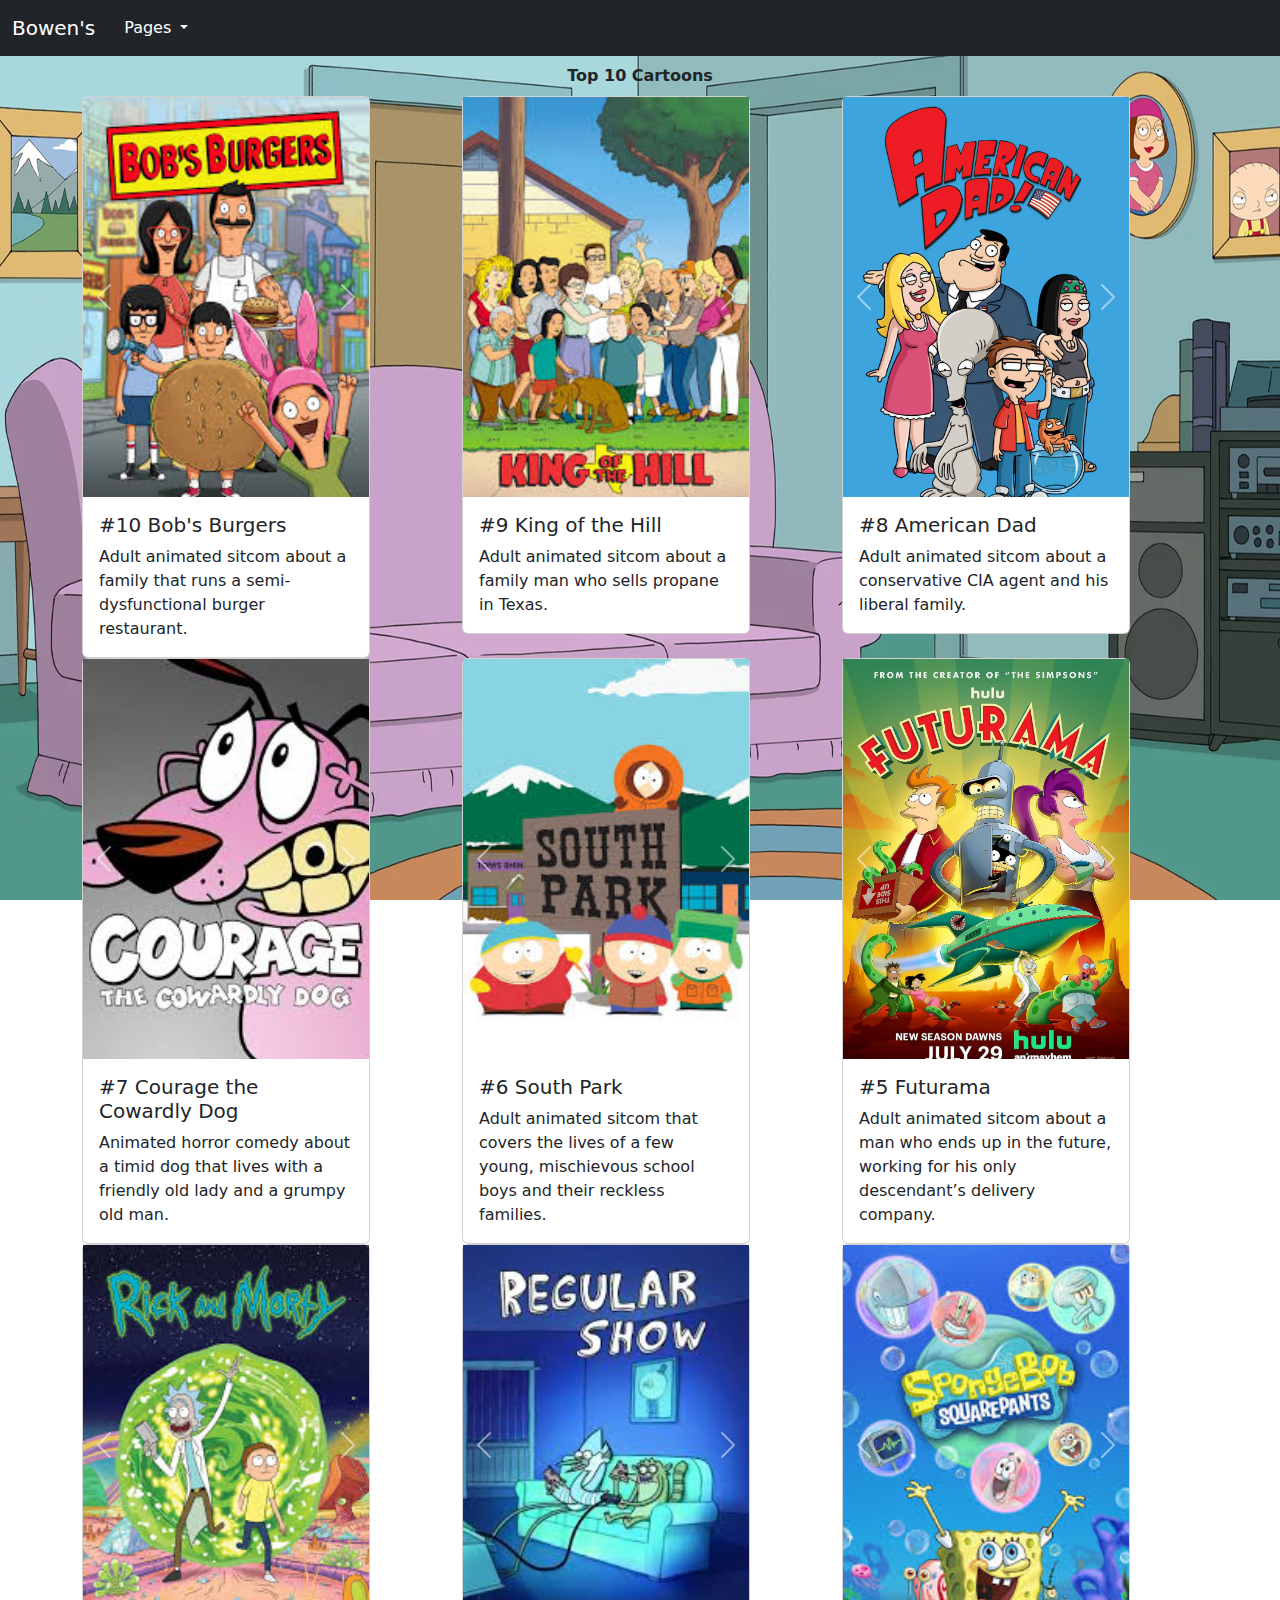
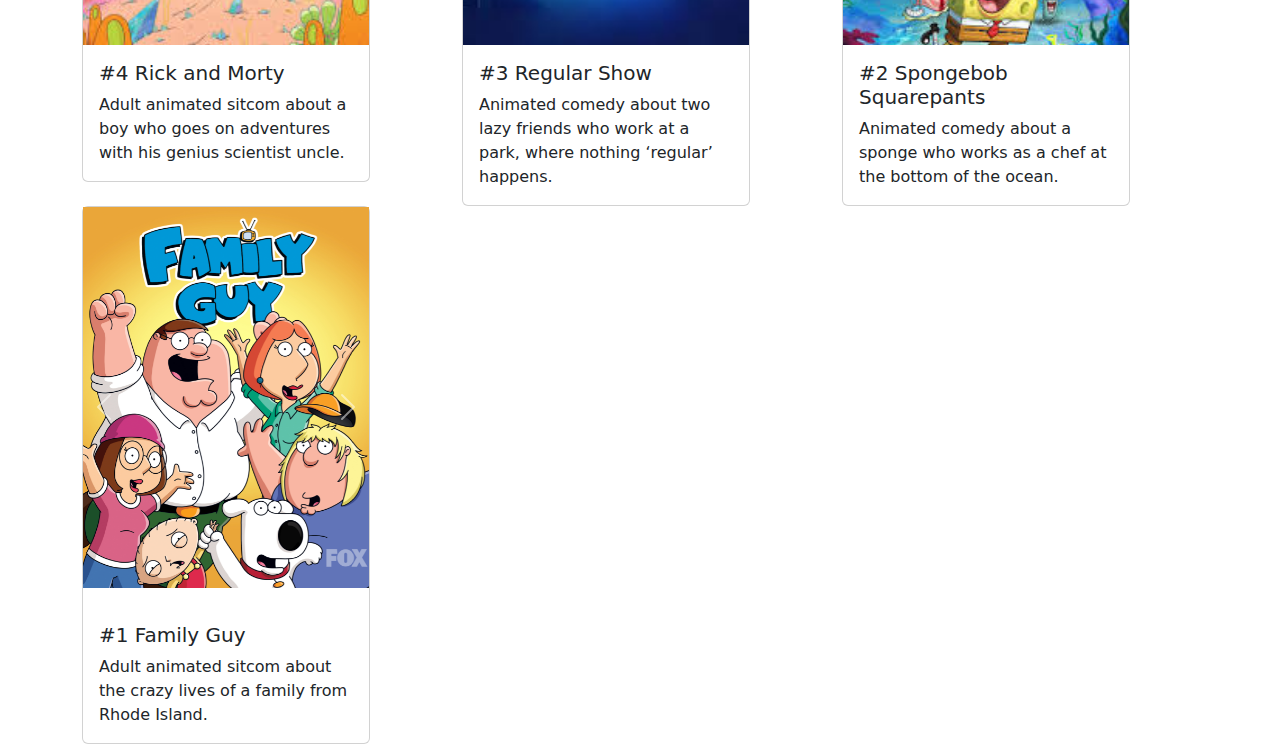
==== commit fdbe3765: "fixed container" ====
--- a/bowen.html
+++ b/bowen.html
@@ -38,7 +38,7 @@
 
     <header class="text-center fw-bold p-2">Top 10 Cartoons</header>
 
-<!-- 
+    <!-- 
     <div class="container d-flex flex-row justify-content-center">
         <div class="row">
             <div class="col-4 col-md-6">
@@ -403,357 +403,351 @@
 
     <div class="container justify-content-center">
         <div class="row">
-            <div class="col-4">
-                <div class="col-4 col-md-6">
+            <div class="col-lg-4 col-sm-6">
+                <div class="card" style="width: 18rem;">
+                    <div id="carouselExample" class="carousel slide card-img-top">
+                        <div class="carousel-inner">
+                            <div class="carousel-item active bowenHeight">
+                                <img src="./style/assets/bobsburgers.jpg" class="d-block w-100"
+                                    alt="Bob's Burgers cover">
+                            </div>
+                            <div class="carousel-item bowenHeight">
+                                <iframe width="300" height="400"
+                                    src="https://www.youtube.com/embed/BjevdWJ4TEw?si=f0MLPaOwR-zJrK_p"
+                                    title="YouTube video player" frameborder="0"
+                                    allow="accelerometer; autoplay; clipboard-write; encrypted-media; gyroscope; picture-in-picture; web-share"
+                                    referrerpolicy="strict-origin-when-cross-origin" allowfullscreen></iframe>
+                            </div>
+                        </div>
+                        <button class="carousel-control-prev" type="button" data-bs-target="#carouselExample"
+                            data-bs-slide="prev">
+                            <span class="carousel-control-prev-icon" aria-hidden="true"></span>
+                            <span class="visually-hidden">Previous</span>
+                        </button>
+                        <button class="carousel-control-next" type="button" data-bs-target="#carouselExample"
+                            data-bs-slide="next">
+                            <span class="carousel-control-next-icon" aria-hidden="true"></span>
+                            <span class="visually-hidden">Next</span>
+                        </button>
+                    </div>
+                    <div class="card-body">
+                        <h5 class="card-title">#10 Bob's Burgers</h5>
+                        <p class="card-text">Adult animated sitcom about a family that runs a semi-dysfunctional burger
+                            restaurant.
+                        </p>
+                    </div>
+                </div>
+
+            </div>
+            <div class="col-lg-4 col-sm-6">
+                <div class="card" style="width: 18rem;">
+                    <div id="carouselExample2" class="carousel slide card-img-top">
+                        <div class="carousel-inner">
+                            <div class="carousel-item active bowenHeight">
+                                <img src="./style/assets/kingofthehill.jpg" class="d-block w-100"
+                                    alt="King of the Hill cover">
+                            </div>
+                            <div class="carousel-item bowenHeight">
+                                <iframe width="300" height="400"
+                                    src="https://www.youtube.com/embed/HTS3Sh9dBrI?si=qoZnREEfj4POnsM1"
+                                    title="YouTube video player" frameborder="0"
+                                    allow="accelerometer; autoplay; clipboard-write; encrypted-media; gyroscope; picture-in-picture; web-share"
+                                    referrerpolicy="strict-origin-when-cross-origin" allowfullscreen></iframe>
+                            </div>
+                        </div>
+                        <button class="carousel-control-prev" type="button" data-bs-target="#carouselExample2"
+                            data-bs-slide="prev">
+                            <span class="carousel-control-prev-icon" aria-hidden="true"></span>
+                            <span class="visually-hidden">Previous</span>
+                        </button>
+                        <button class="carousel-control-next" type="button" data-bs-target="#carouselExample2"
+                            data-bs-slide="next">
+                            <span class="carousel-control-next-icon" aria-hidden="true"></span>
+                            <span class="visually-hidden">Next</span>
+                        </button>
+                    </div>
+                    <div class="card-body">
+                        <h5 class="card-title">#9 King of the Hill</h5>
+                        <p class="card-text">Adult animated sitcom about a family man who sells propane in Texas.</p>
+                    </div>
+                </div>
+            </div>
+            <div class="col-lg-4 col-sm-6">
+                <div class="card" style="width: 18rem;">
+                    <div id="carouselExample3" class="carousel slide card-img-top">
+                        <div class="carousel-inner">
+                            <div class="carousel-item active bowenHeight">
+                                <img src="./style/assets/americandad.jpg" class="d-block w-100"
+                                    alt="American Dad cover">
+                            </div>
+                            <div class="carousel-item bowenHeight">
+                                <iframe width="300" height="400"
+                                    src="https://www.youtube.com/embed/X-GtlqpBEtQ?si=kGEhv8QyV8zfIANy"
+                                    title="YouTube video player" frameborder="0"
+                                    allow="accelerometer; autoplay; clipboard-write; encrypted-media; gyroscope; picture-in-picture; web-share"
+                                    referrerpolicy="strict-origin-when-cross-origin" allowfullscreen></iframe>
+                            </div>
+                        </div>
+                        <button class="carousel-control-prev" type="button" data-bs-target="#carouselExample3"
+                            data-bs-slide="prev">
+                            <span class="carousel-control-prev-icon" aria-hidden="true"></span>
+                            <span class="visually-hidden">Previous</span>
+                        </button>
+                        <button class="carousel-control-next" type="button" data-bs-target="#carouselExample3"
+                            data-bs-slide="next">
+                            <span class="carousel-control-next-icon" aria-hidden="true"></span>
+                            <span class="visually-hidden">Next</span>
+                        </button>
+                    </div>
+                    <div class="card-body">
+                        <h5 class="card-title">#8 American Dad</h5>
+                        <p class="card-text">Adult animated sitcom about a conservative CIA agent and his liberal
+                            family.</p>
+                    </div>
+                </div>
+            </div>
+
+
+            <div class="col-lg-4 col-sm-6">
+                <div class="card" style="width: 18rem;">
+                    <div id="carouselExample4" class="carousel slide card-img-top">
+                        <div class="carousel-inner">
+                            <div class="carousel-item active bowenHeight">
+                                <img src="./style/assets/courage.jpg" class="d-block w-100"
+                                    alt="Courage the Cowardly Dog cover">
+                            </div>
+                            <div class="carousel-item bowenHeight">
+                                <iframe width="300" height="400"
+                                    src="https://www.youtube.com/embed/Cf6hIyIqBUs?si=QRSzE0LRyrSLiFx6"
+                                    title="YouTube video player" frameborder="0"
+                                    allow="accelerometer; autoplay; clipboard-write; encrypted-media; gyroscope; picture-in-picture; web-share"
+                                    referrerpolicy="strict-origin-when-cross-origin" allowfullscreen></iframe>
+                            </div>
+                        </div>
+                        <button class="carousel-control-prev" type="button" data-bs-target="#carouselExample4"
+                            data-bs-slide="prev">
+                            <span class="carousel-control-prev-icon" aria-hidden="true"></span>
+                            <span class="visually-hidden">Previous</span>
+                        </button>
+                        <button class="carousel-control-next" type="button" data-bs-target="#carouselExample4"
+                            data-bs-slide="next">
+                            <span class="carousel-control-next-icon" aria-hidden="true"></span>
+                            <span class="visually-hidden">Next</span>
+                        </button>
+                    </div>
+                    <div class="card-body">
+                        <h5 class="card-title">#7 Courage the Cowardly Dog</h5>
+                        <p class="card-text">Animated horror comedy about a timid dog that lives with a friendly old
+                            lady and a grumpy old man.</p>
+                    </div>
+                </div>
+            </div>
+            <div class="col-lg-4 col-sm-6">
+                <div class="card" style="width: 18rem;">
+                    <div id="carouselExample5" class="carousel slide card-img-top">
+                        <div class="carousel-inner">
+                            <div class="carousel-item active bowenHeight">
+                                <img src="./style/assets/southpark.jpg" class="d-block w-100" alt="South Park cover">
+                            </div>
+                            <div class="carousel-item bowenHeight">
+                                <iframe width="300" height="400"
+                                    src="https://www.youtube.com/embed/ohK82QyhINc?si=8Y-Bw2Z8UYsAbupI"
+                                    title="YouTube video player" frameborder="0"
+                                    allow="accelerometer; autoplay; clipboard-write; encrypted-media; gyroscope; picture-in-picture; web-share"
+                                    referrerpolicy="strict-origin-when-cross-origin" allowfullscreen></iframe>
+                            </div>
+                        </div>
+                        <button class="carousel-control-prev" type="button" data-bs-target="#carouselExample5"
+                            data-bs-slide="prev">
+                            <span class="carousel-control-prev-icon" aria-hidden="true"></span>
+                            <span class="visually-hidden">Previous</span>
+                        </button>
+                        <button class="carousel-control-next" type="button" data-bs-target="#carouselExample5"
+                            data-bs-slide="next">
+                            <span class="carousel-control-next-icon" aria-hidden="true"></span>
+                            <span class="visually-hidden">Next</span>
+                        </button>
+                    </div>
+                    <div class="card-body">
+                        <h5 class="card-title">#6 South Park</h5>
+                        <p class="card-text">Adult animated sitcom that covers the lives of a few young, mischievous
+                            school boys and their reckless families.</p>
+                    </div>
+                </div>
+            </div>
+            <div class="col-lg-4 col-sm-6">
+                <div class="card" style="width: 18rem;">
+                    <div id="carouselExample6" class="carousel slide card-img-top">
+                        <div class="carousel-inner">
+                            <div class="carousel-item active bowenHeight">
+                                <img src="./style/assets/futurama.jpg" class="d-block w-100" alt="Futurama cover">
+                            </div>
+                            <div class="carousel-item bowenHeight">
+                                <iframe width="300" height="400"
+                                    src="https://www.youtube.com/embed/MFxEagKteGs?si=mn6QmEKSft0jFPq-"
+                                    title="YouTube video player" frameborder="0"
+                                    allow="accelerometer; autoplay; clipboard-write; encrypted-media; gyroscope; picture-in-picture; web-share"
+                                    referrerpolicy="strict-origin-when-cross-origin" allowfullscreen></iframe>
+                            </div>
+                        </div>
+                        <button class="carousel-control-prev" type="button" data-bs-target="#carouselExample6"
+                            data-bs-slide="prev">
+                            <span class="carousel-control-prev-icon" aria-hidden="true"></span>
+                            <span class="visually-hidden">Previous</span>
+                        </button>
+                        <button class="carousel-control-next" type="button" data-bs-target="#carouselExample6"
+                            data-bs-slide="next">
+                            <span class="carousel-control-next-icon" aria-hidden="true"></span>
+                            <span class="visually-hidden">Next</span>
+                        </button>
+                    </div>
+                    <div class="card-body">
+                        <h5 class="card-title">#5 Futurama</h5>
+                        <p class="card-text">Adult animated sitcom about a man who ends up in the future, working for
+                            his only descendant’s delivery company.</p>
+                    </div>
+                </div>
+            </div>
+            <div class="col-lg-4 col-sm-6">
+                <div class="card" style="width: 18rem;">
+                    <div id="carouselExample7" class="carousel slide card-img-top">
+                        <div class="carousel-inner">
+                            <div class="carousel-item active bowenHeight">
+                                <img src="./style/assets/rickmorty.jpg" class="d-block w-100"
+                                    alt="Rick and Morty cover">
+                            </div>
+                            <div class="carousel-item bowenHeight">
+                                <iframe width="300" height="400"
+                                    src="https://www.youtube.com/embed/aM-hy6_f45M?si=hfKCs9M8GB4Ul7ol"
+                                    title="YouTube video player" frameborder="0"
+                                    allow="accelerometer; autoplay; clipboard-write; encrypted-media; gyroscope; picture-in-picture; web-share"
+                                    referrerpolicy="strict-origin-when-cross-origin" allowfullscreen></iframe>
+                            </div>
+                        </div>
+                        <button class="carousel-control-prev" type="button" data-bs-target="#carouselExample7"
+                            data-bs-slide="prev">
+                            <span class="carousel-control-prev-icon" aria-hidden="true"></span>
+                            <span class="visually-hidden">Previous</span>
+                        </button>
+                        <button class="carousel-control-next" type="button" data-bs-target="#carouselExample7"
+                            data-bs-slide="next">
+                            <span class="carousel-control-next-icon" aria-hidden="true"></span>
+                            <span class="visually-hidden">Next</span>
+                        </button>
+                    </div>
+                    <div class="card-body">
+                        <h5 class="card-title">#4 Rick and Morty</h5>
+                        <p class="card-text">Adult animated sitcom about a boy who goes on adventures with his genius
+                            scientist uncle.</p>
+                    </div>
+                </div>
+            </div>
+            <div class="col-lg-4 col-sm-6">
+                <div class="card" style="width: 18rem;">
+                    <div id="carouselExample8" class="carousel slide card-img-top">
+                        <div class="carousel-inner">
+                            <div class="carousel-item active bowenHeight">
+                                <img src="./style/assets/regularshow.jpg" class="d-block w-100"
+                                    alt="Regular Show cover">
+                            </div>
+                            <div class="carousel-item bowenHeight">
+                                <iframe width="300" height="400"
+                                    src="https://www.youtube.com/embed/94rIVjqyrDs?si=aYAXUu4ps2LoJLpI"
+                                    title="YouTube video player" frameborder="0"
+                                    allow="accelerometer; autoplay; clipboard-write; encrypted-media; gyroscope; picture-in-picture; web-share"
+                                    referrerpolicy="strict-origin-when-cross-origin" allowfullscreen></iframe>
+                            </div>
+                        </div>
+                        <button class="carousel-control-prev" type="button" data-bs-target="#carouselExample8"
+                            data-bs-slide="prev">
+                            <span class="carousel-control-prev-icon" aria-hidden="true"></span>
+                            <span class="visually-hidden">Previous</span>
+                        </button>
+                        <button class="carousel-control-next" type="button" data-bs-target="#carouselExample8"
+                            data-bs-slide="next">
+                            <span class="carousel-control-next-icon" aria-hidden="true"></span>
+                            <span class="visually-hidden">Next</span>
+                        </button>
+                    </div>
+                    <div class="card-body">
+                        <h5 class="card-title">#3 Regular Show</h5>
+                        <p class="card-text">Animated comedy about two lazy friends who work at a park, where nothing
+                            ‘regular’ happens. </p>
+                    </div>
+                </div>
+            </div>
+            <div class="col-lg-4 col-sm-6">
+                <div class="card" style="width: 18rem;">
+                    <div id="carouselExample9" class="carousel slide card-img-top">
+                        <div class="carousel-inner">
+                            <div class="carousel-item active bowenHeight">
+                                <img src="./style/assets/spongebob.jpg" class="d-block w-100" alt="Spongebob cover">
+                            </div>
+                            <div class="carousel-item bowenHeight">
+                                <iframe width="300" height="400"
+                                    src="https://www.youtube.com/embed/cYu7Y52iiYI?si=sPRT6jhzQu_x4fFx"
+                                    title="YouTube video player" frameborder="0"
+                                    allow="accelerometer; autoplay; clipboard-write; encrypted-media; gyroscope; picture-in-picture; web-share"
+                                    referrerpolicy="strict-origin-when-cross-origin" allowfullscreen></iframe>
+                            </div>
+                        </div>
+                        <button class="carousel-control-prev" type="button" data-bs-target="#carouselExample9"
+                            data-bs-slide="prev">
+                            <span class="carousel-control-prev-icon" aria-hidden="true"></span>
+                            <span class="visually-hidden">Previous</span>
+                        </button>
+                        <button class="carousel-control-next" type="button" data-bs-target="#carouselExample9"
+                            data-bs-slide="next">
+                            <span class="carousel-control-next-icon" aria-hidden="true"></span>
+                            <span class="visually-hidden">Next</span>
+                        </button>
+                    </div>
+                    <div class="card-body">
+                        <h5 class="card-title">#2 Spongebob Squarepants</h5>
+                        <p class="card-text">Animated comedy about a sponge who works as a chef at the bottom of the
+                            ocean.</p>
+                    </div>
+                </div>
+            </div>
+                <div class="col-lg-4 col-sm-6">
                     <div class="card" style="width: 18rem;">
-                        <div id="carouselExample" class="carousel slide card-img-top">
+                        <div id="carouselExample10" class="carousel slide card-img-top">
                             <div class="carousel-inner">
                                 <div class="carousel-item active bowenHeight">
-                                    <img src="./style/assets/bobsburgers.jpg" class="d-block w-100"
-                                        alt="Bob's Burgers cover">
+                                    <img src="./style/assets/familyguy.jpg" class="d-block w-100"
+                                        alt="Family Guy cover">
                                 </div>
                                 <div class="carousel-item bowenHeight">
                                     <iframe width="300" height="400"
-                                        src="https://www.youtube.com/embed/BjevdWJ4TEw?si=f0MLPaOwR-zJrK_p"
+                                        src="https://www.youtube.com/embed/Dis2AHSxll4?si=aA0VX2AEFlwgeyve"
                                         title="YouTube video player" frameborder="0"
                                         allow="accelerometer; autoplay; clipboard-write; encrypted-media; gyroscope; picture-in-picture; web-share"
                                         referrerpolicy="strict-origin-when-cross-origin" allowfullscreen></iframe>
                                 </div>
                             </div>
-                            <button class="carousel-control-prev" type="button" data-bs-target="#carouselExample"
+                            <button class="carousel-control-prev" type="button" data-bs-target="#carouselExample10"
                                 data-bs-slide="prev">
                                 <span class="carousel-control-prev-icon" aria-hidden="true"></span>
                                 <span class="visually-hidden">Previous</span>
                             </button>
-                            <button class="carousel-control-next" type="button" data-bs-target="#carouselExample"
+                            <button class="carousel-control-next" type="button" data-bs-target="#carouselExample10"
                                 data-bs-slide="next">
                                 <span class="carousel-control-next-icon" aria-hidden="true"></span>
                                 <span class="visually-hidden">Next</span>
                             </button>
                         </div>
                         <div class="card-body">
-                            <h5 class="card-title">#10 Bob's Burgers</h5>
-                            <p class="card-text">Adult animated sitcom about a family that runs a semi-dysfunctional burger
-                                restaurant.
+                            <h5 class="card-title">#1 Family Guy</h5>
+                            <p class="card-text">Adult animated sitcom about the crazy lives of a family from Rhode
+                                Island.
                             </p>
                         </div>
                     </div>
                 </div>
-            </div>
-            <div class="col-4">
-                <div class="card" style="width: 18rem;">
-                    <div id="carouselExample2" class="carousel slide card-img-top">
-                        <div class="carousel-inner">
-                            <div class="carousel-item active bowenHeight">
-                                <img src="./style/assets/kingofthehill.jpg" class="d-block w-100"
-                                    alt="King of the Hill cover">
-                            </div>
-                            <div class="carousel-item bowenHeight">
-                                <iframe width="300" height="400"
-                                    src="https://www.youtube.com/embed/HTS3Sh9dBrI?si=qoZnREEfj4POnsM1"
-                                    title="YouTube video player" frameborder="0"
-                                    allow="accelerometer; autoplay; clipboard-write; encrypted-media; gyroscope; picture-in-picture; web-share"
-                                    referrerpolicy="strict-origin-when-cross-origin" allowfullscreen></iframe>
-                            </div>
-                        </div>
-                        <button class="carousel-control-prev" type="button" data-bs-target="#carouselExample2"
-                            data-bs-slide="prev">
-                            <span class="carousel-control-prev-icon" aria-hidden="true"></span>
-                            <span class="visually-hidden">Previous</span>
-                        </button>
-                        <button class="carousel-control-next" type="button" data-bs-target="#carouselExample2"
-                            data-bs-slide="next">
-                            <span class="carousel-control-next-icon" aria-hidden="true"></span>
-                            <span class="visually-hidden">Next</span>
-                        </button>
-                    </div>
-                    <div class="card-body">
-                        <h5 class="card-title">#9 King of the Hill</h5>
-                        <p class="card-text">Adult animated sitcom about a family man who sells propane in Texas.</p>
-                    </div>
-                </div>
-            </div>
-            <div class="col-4">
-                <div class="card" style="width: 18rem;">
-                    <div id="carouselExample3" class="carousel slide card-img-top">
-                        <div class="carousel-inner">
-                            <div class="carousel-item active bowenHeight">
-                                <img src="./style/assets/americandad.jpg" class="d-block w-100"
-                                    alt="American Dad cover">
-                            </div>
-                            <div class="carousel-item bowenHeight">
-                                <iframe width="300" height="400"
-                                    src="https://www.youtube.com/embed/X-GtlqpBEtQ?si=kGEhv8QyV8zfIANy"
-                                    title="YouTube video player" frameborder="0"
-                                    allow="accelerometer; autoplay; clipboard-write; encrypted-media; gyroscope; picture-in-picture; web-share"
-                                    referrerpolicy="strict-origin-when-cross-origin" allowfullscreen></iframe>
-                            </div>
-                        </div>
-                        <button class="carousel-control-prev" type="button" data-bs-target="#carouselExample3"
-                            data-bs-slide="prev">
-                            <span class="carousel-control-prev-icon" aria-hidden="true"></span>
-                            <span class="visually-hidden">Previous</span>
-                        </button>
-                        <button class="carousel-control-next" type="button" data-bs-target="#carouselExample3"
-                            data-bs-slide="next">
-                            <span class="carousel-control-next-icon" aria-hidden="true"></span>
-                            <span class="visually-hidden">Next</span>
-                        </button>
-                    </div>
-                    <div class="card-body">
-                        <h5 class="card-title">#8 American Dad</h5>
-                        <p class="card-text">Adult animated sitcom about a conservative CIA agent and his liberal
-                            family.</p>
-                    </div>
-                </div>
-            </div>
+            
         </div>
-        <br>
-        <br>
-        <div class="row">
-            <div class="col-4">
-                <div class="card" style="width: 18rem;">
-                    <div id="carouselExample4" class="carousel slide card-img-top">
-                        <div class="carousel-inner">
-                            <div class="carousel-item active bowenHeight">
-                                <img src="./style/assets/courage.jpg" class="d-block w-100"
-                                    alt="Courage the Cowardly Dog cover">
-                            </div>
-                            <div class="carousel-item bowenHeight">
-                                <iframe width="300" height="400"
-                                    src="https://www.youtube.com/embed/Cf6hIyIqBUs?si=QRSzE0LRyrSLiFx6"
-                                    title="YouTube video player" frameborder="0"
-                                    allow="accelerometer; autoplay; clipboard-write; encrypted-media; gyroscope; picture-in-picture; web-share"
-                                    referrerpolicy="strict-origin-when-cross-origin" allowfullscreen></iframe>
-                            </div>
-                        </div>
-                        <button class="carousel-control-prev" type="button" data-bs-target="#carouselExample4"
-                            data-bs-slide="prev">
-                            <span class="carousel-control-prev-icon" aria-hidden="true"></span>
-                            <span class="visually-hidden">Previous</span>
-                        </button>
-                        <button class="carousel-control-next" type="button" data-bs-target="#carouselExample4"
-                            data-bs-slide="next">
-                            <span class="carousel-control-next-icon" aria-hidden="true"></span>
-                            <span class="visually-hidden">Next</span>
-                        </button>
-                    </div>
-                    <div class="card-body">
-                        <h5 class="card-title">#7 Courage the Cowardly Dog</h5>
-                        <p class="card-text">Animated horror comedy about a timid dog that lives with a friendly old
-                            lady and a grumpy old man.</p>
-                    </div>
-                </div>
-            </div>
-            <div class="col-4">
-                <div class="card" style="width: 18rem;">
-                    <div id="carouselExample5" class="carousel slide card-img-top">
-                        <div class="carousel-inner">
-                            <div class="carousel-item active bowenHeight">
-                                <img src="./style/assets/southpark.jpg" class="d-block w-100" alt="South Park cover">
-                            </div>
-                            <div class="carousel-item bowenHeight">
-                                <iframe width="300" height="400"
-                                    src="https://www.youtube.com/embed/ohK82QyhINc?si=8Y-Bw2Z8UYsAbupI"
-                                    title="YouTube video player" frameborder="0"
-                                    allow="accelerometer; autoplay; clipboard-write; encrypted-media; gyroscope; picture-in-picture; web-share"
-                                    referrerpolicy="strict-origin-when-cross-origin" allowfullscreen></iframe>
-                            </div>
-                        </div>
-                        <button class="carousel-control-prev" type="button" data-bs-target="#carouselExample5"
-                            data-bs-slide="prev">
-                            <span class="carousel-control-prev-icon" aria-hidden="true"></span>
-                            <span class="visually-hidden">Previous</span>
-                        </button>
-                        <button class="carousel-control-next" type="button" data-bs-target="#carouselExample5"
-                            data-bs-slide="next">
-                            <span class="carousel-control-next-icon" aria-hidden="true"></span>
-                            <span class="visually-hidden">Next</span>
-                        </button>
-                    </div>
-                    <div class="card-body">
-                        <h5 class="card-title">#6 South Park</h5>
-                        <p class="card-text">Adult animated sitcom that covers the lives of a few young, mischievous
-                            school boys and their reckless families.</p>
-                    </div>
-                </div>
-            </div>
-            <div class="col-4">
-                <div class="card" style="width: 18rem;">
-                    <div id="carouselExample6" class="carousel slide card-img-top">
-                        <div class="carousel-inner">
-                            <div class="carousel-item active bowenHeight">
-                                <img src="./style/assets/futurama.jpg" class="d-block w-100" alt="Futurama cover">
-                            </div>
-                            <div class="carousel-item bowenHeight">
-                                <iframe width="300" height="400"
-                                    src="https://www.youtube.com/embed/MFxEagKteGs?si=mn6QmEKSft0jFPq-"
-                                    title="YouTube video player" frameborder="0"
-                                    allow="accelerometer; autoplay; clipboard-write; encrypted-media; gyroscope; picture-in-picture; web-share"
-                                    referrerpolicy="strict-origin-when-cross-origin" allowfullscreen></iframe>
-                            </div>
-                        </div>
-                        <button class="carousel-control-prev" type="button" data-bs-target="#carouselExample6"
-                            data-bs-slide="prev">
-                            <span class="carousel-control-prev-icon" aria-hidden="true"></span>
-                            <span class="visually-hidden">Previous</span>
-                        </button>
-                        <button class="carousel-control-next" type="button" data-bs-target="#carouselExample6"
-                            data-bs-slide="next">
-                            <span class="carousel-control-next-icon" aria-hidden="true"></span>
-                            <span class="visually-hidden">Next</span>
-                        </button>
-                    </div>
-                    <div class="card-body">
-                        <h5 class="card-title">#5 Futurama</h5>
-                        <p class="card-text">Adult animated sitcom about a man who ends up in the future, working for
-                            his only descendant’s delivery company.</p>
-                    </div>
-                </div>
-            </div>
-        </div>
-        <br> 
-        <br>
-        <div class="row">
-            <div class="col-4">
-                <div class="card" style="width: 18rem;">
-                    <div id="carouselExample7" class="carousel slide card-img-top">
-                        <div class="carousel-inner">
-                            <div class="carousel-item active bowenHeight">
-                                <img src="./style/assets/rickmorty.jpg" class="d-block w-100"
-                                    alt="Rick and Morty cover">
-                            </div>
-                            <div class="carousel-item bowenHeight">
-                                <iframe width="300" height="400"
-                                    src="https://www.youtube.com/embed/aM-hy6_f45M?si=hfKCs9M8GB4Ul7ol"
-                                    title="YouTube video player" frameborder="0"
-                                    allow="accelerometer; autoplay; clipboard-write; encrypted-media; gyroscope; picture-in-picture; web-share"
-                                    referrerpolicy="strict-origin-when-cross-origin" allowfullscreen></iframe>
-                            </div>
-                        </div>
-                        <button class="carousel-control-prev" type="button" data-bs-target="#carouselExample7"
-                            data-bs-slide="prev">
-                            <span class="carousel-control-prev-icon" aria-hidden="true"></span>
-                            <span class="visually-hidden">Previous</span>
-                        </button>
-                        <button class="carousel-control-next" type="button" data-bs-target="#carouselExample7"
-                            data-bs-slide="next">
-                            <span class="carousel-control-next-icon" aria-hidden="true"></span>
-                            <span class="visually-hidden">Next</span>
-                        </button>
-                    </div>
-                    <div class="card-body">
-                        <h5 class="card-title">#4 Rick and Morty</h5>
-                        <p class="card-text">Adult animated sitcom about a boy who goes on adventures with his genius
-                            scientist uncle.</p>
-                    </div>
-                </div>
-            </div>
-            <div class="col-4">
-                <div class="card" style="width: 18rem;">
-                    <div id="carouselExample8" class="carousel slide card-img-top">
-                        <div class="carousel-inner">
-                            <div class="carousel-item active bowenHeight">
-                                <img src="./style/assets/regularshow.jpg" class="d-block w-100"
-                                    alt="Regular Show cover">
-                            </div>
-                            <div class="carousel-item bowenHeight">
-                                <iframe width="300" height="400"
-                                    src="https://www.youtube.com/embed/94rIVjqyrDs?si=aYAXUu4ps2LoJLpI"
-                                    title="YouTube video player" frameborder="0"
-                                    allow="accelerometer; autoplay; clipboard-write; encrypted-media; gyroscope; picture-in-picture; web-share"
-                                    referrerpolicy="strict-origin-when-cross-origin" allowfullscreen></iframe>
-                            </div>
-                        </div>
-                        <button class="carousel-control-prev" type="button" data-bs-target="#carouselExample8"
-                            data-bs-slide="prev">
-                            <span class="carousel-control-prev-icon" aria-hidden="true"></span>
-                            <span class="visually-hidden">Previous</span>
-                        </button>
-                        <button class="carousel-control-next" type="button" data-bs-target="#carouselExample8"
-                            data-bs-slide="next">
-                            <span class="carousel-control-next-icon" aria-hidden="true"></span>
-                            <span class="visually-hidden">Next</span>
-                        </button>
-                    </div>
-                    <div class="card-body">
-                        <h5 class="card-title">#3 Regular Show</h5>
-                        <p class="card-text">Animated comedy about two lazy friends who work at a park, where nothing
-                            ‘regular’ happens. </p>
-                    </div>
-                </div>
-            </div>
-            <div class="col-4">
-                <div class="card" style="width: 18rem;">
-                    <div id="carouselExample9" class="carousel slide card-img-top">
-                        <div class="carousel-inner">
-                            <div class="carousel-item active bowenHeight">
-                                <img src="./style/assets/spongebob.jpg" class="d-block w-100" alt="Spongebob cover">
-                            </div>
-                            <div class="carousel-item bowenHeight">
-                                <iframe width="300" height="400"
-                                    src="https://www.youtube.com/embed/cYu7Y52iiYI?si=sPRT6jhzQu_x4fFx"
-                                    title="YouTube video player" frameborder="0"
-                                    allow="accelerometer; autoplay; clipboard-write; encrypted-media; gyroscope; picture-in-picture; web-share"
-                                    referrerpolicy="strict-origin-when-cross-origin" allowfullscreen></iframe>
-                            </div>
-                        </div>
-                        <button class="carousel-control-prev" type="button" data-bs-target="#carouselExample9"
-                            data-bs-slide="prev">
-                            <span class="carousel-control-prev-icon" aria-hidden="true"></span>
-                            <span class="visually-hidden">Previous</span>
-                        </button>
-                        <button class="carousel-control-next" type="button" data-bs-target="#carouselExample9"
-                            data-bs-slide="next">
-                            <span class="carousel-control-next-icon" aria-hidden="true"></span>
-                            <span class="visually-hidden">Next</span>
-                        </button>
-                    </div>
-                    <div class="card-body">
-                        <h5 class="card-title">#2 Spongebob Squarepants</h5>
-                        <p class="card-text">Animated comedy about a sponge who works as a chef at the bottom of the
-                            ocean.</p>
-                    </div>
-                </div>
-            </div>
-        </div>
-        <br>
-        <br>
-        <div class="row d-flex justify-content-center">
-            <div class="col-4">
-                <div class="card" style="width: 18rem;">
-                    <div id="carouselExample10" class="carousel slide card-img-top">
-                        <div class="carousel-inner">
-                            <div class="carousel-item active bowenHeight">
-                                <img src="./style/assets/familyguy.jpg" class="d-block w-100" alt="Family Guy cover">
-                            </div>
-                            <div class="carousel-item bowenHeight">
-                                <iframe width="300" height="400"
-                                    src="https://www.youtube.com/embed/Dis2AHSxll4?si=aA0VX2AEFlwgeyve"
-                                    title="YouTube video player" frameborder="0"
-                                    allow="accelerometer; autoplay; clipboard-write; encrypted-media; gyroscope; picture-in-picture; web-share"
-                                    referrerpolicy="strict-origin-when-cross-origin" allowfullscreen></iframe>
-                            </div>
-                        </div>
-                        <button class="carousel-control-prev" type="button" data-bs-target="#carouselExample10"
-                            data-bs-slide="prev">
-                            <span class="carousel-control-prev-icon" aria-hidden="true"></span>
-                            <span class="visually-hidden">Previous</span>
-                        </button>
-                        <button class="carousel-control-next" type="button" data-bs-target="#carouselExample10"
-                            data-bs-slide="next">
-                            <span class="carousel-control-next-icon" aria-hidden="true"></span>
-                            <span class="visually-hidden">Next</span>
-                        </button>
-                    </div>
-                    <div class="card-body">
-                        <h5 class="card-title">#1 Family Guy</h5>
-                        <p class="card-text">Adult animated sitcom about the crazy lives of a family from Rhode Island.
-                        </p>
-                    </div>
-                </div>
-            </div>
-        </div>
+    </div>
+    </div>
     </div>
 
 
--- a/style/styles.css
+++ b/style/styles.css
@@ -74,11 +74,13 @@
 .juanContainer
 {
     display: flex;
-    
+    justify-content: center;
 }
-.juanSpacer
+
+.cardContentSizer
 {
-    justify-content: space-between;
+    width:300px; 
+    height:315px;
 }
 
 
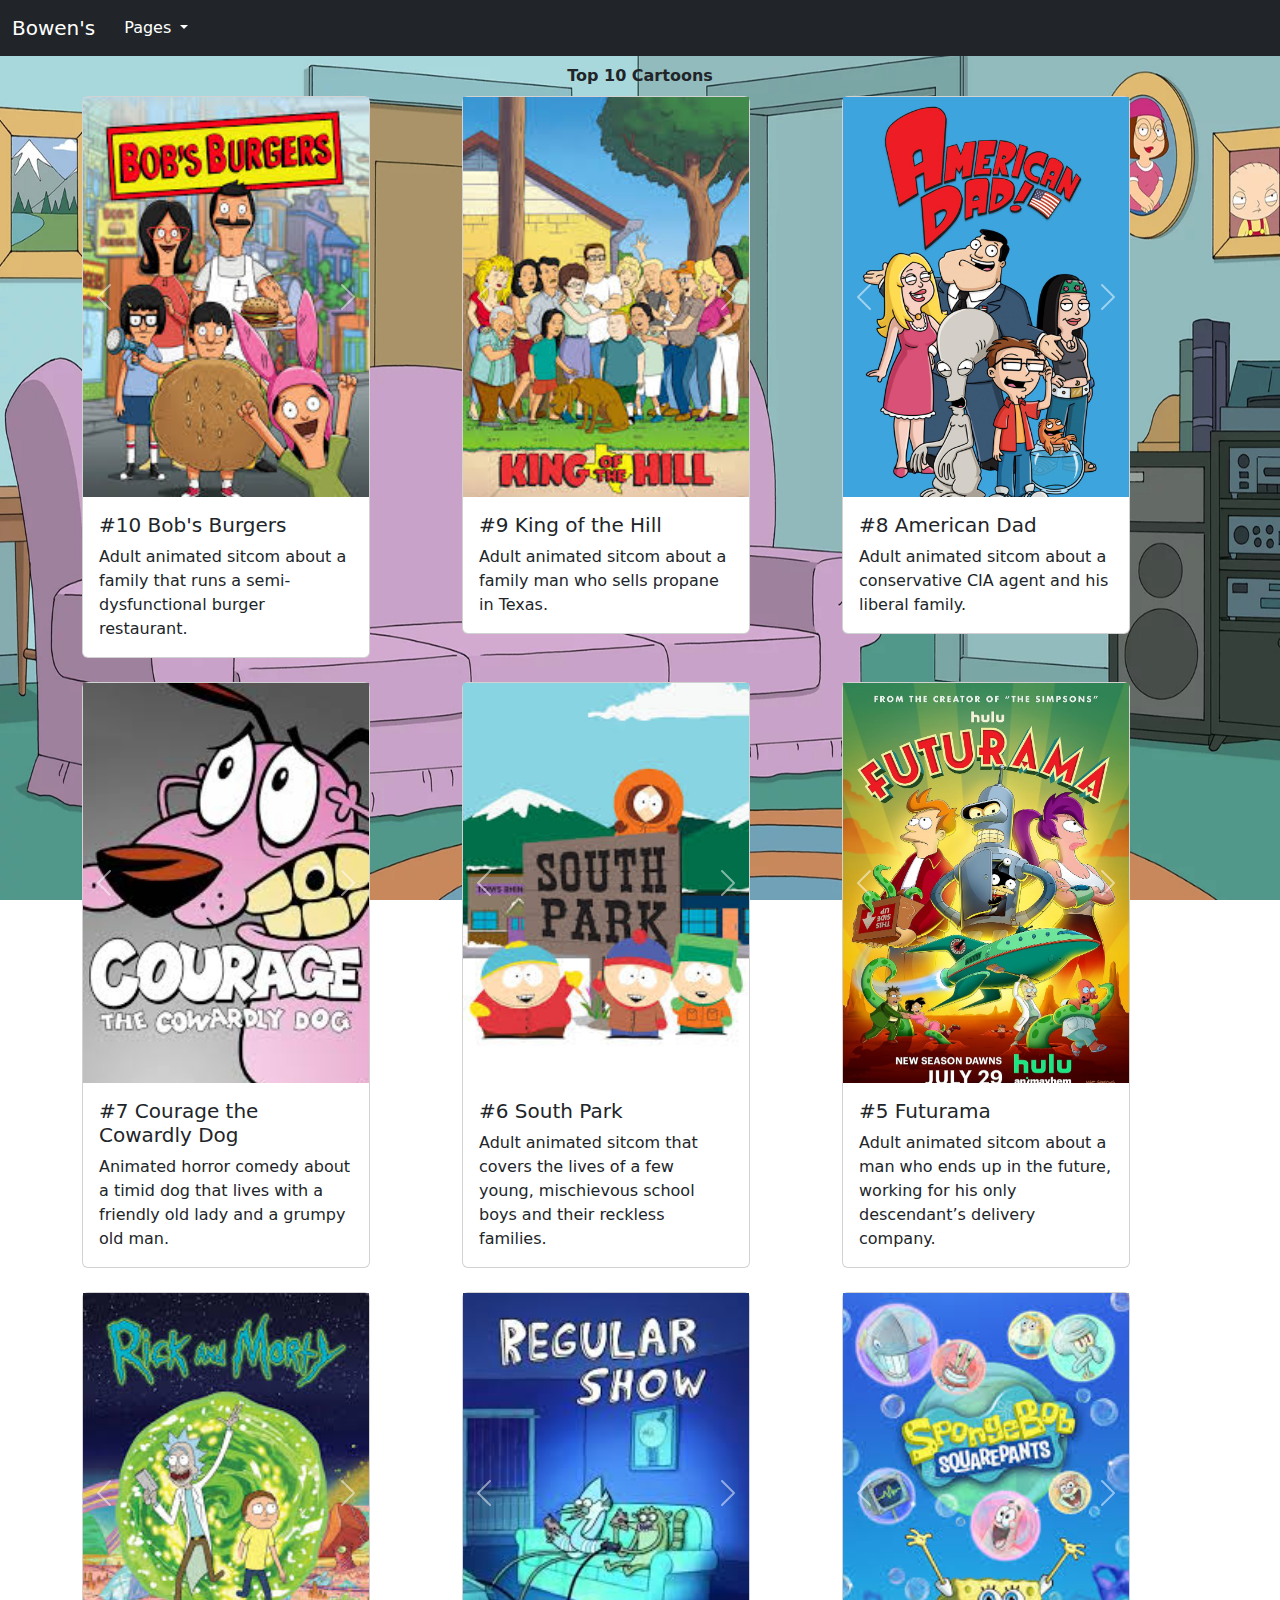
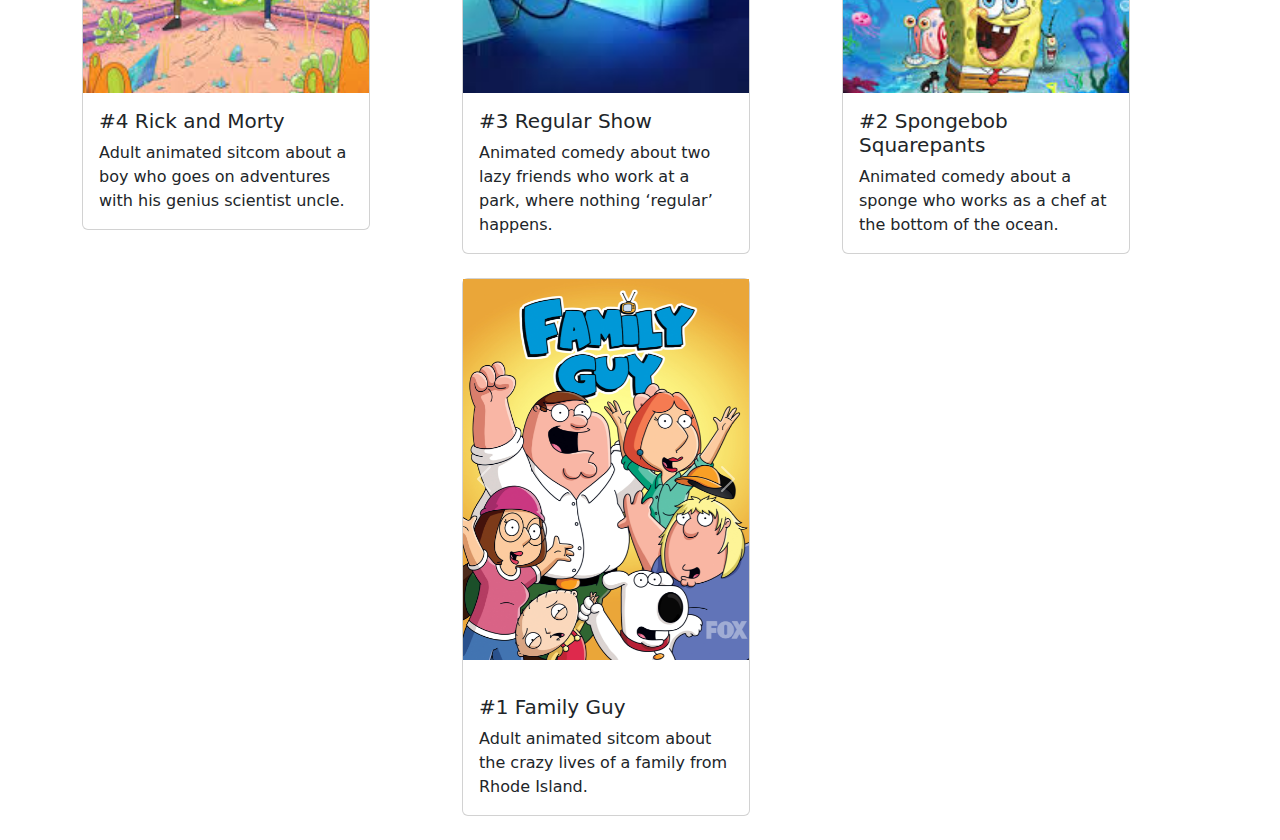
==== commit 5d6c3ec6: "fixing container" ====
--- a/bowen.html
+++ b/bowen.html
@@ -38,10 +38,9 @@
 
     <header class="text-center fw-bold p-2">Top 10 Cartoons</header>
 
-    <!-- 
-    <div class="container d-flex flex-row justify-content-center">
-        <div class="row">
-            <div class="col-4 col-md-6">
+    <div class="container">
+        <div class="row justify-content-center">
+            <div class="col-lg-4 col-sm-6 mb-4">
                 <div class="card" style="width: 18rem;">
                     <div id="carouselExample" class="carousel slide card-img-top">
                         <div class="carousel-inner">
@@ -75,8 +74,9 @@
                         </p>
                     </div>
                 </div>
-            </div>
-            <div class="col-4 col-md-6">
+
+            </div>
+            <div class="col-lg-4 col-sm-6 mb-4">
                 <div class="card" style="width: 18rem;">
                     <div id="carouselExample2" class="carousel slide card-img-top">
                         <div class="carousel-inner">
@@ -109,7 +109,7 @@
                     </div>
                 </div>
             </div>
-            <div class="col-4 col-md-6">
+            <div class="col-lg-4 col-sm-6 mb-4">
                 <div class="card" style="width: 18rem;">
                     <div id="carouselExample3" class="carousel slide card-img-top">
                         <div class="carousel-inner">
@@ -143,16 +143,9 @@
                     </div>
                 </div>
             </div>
-            
-        </div>
-        
-
-    </div>
-    <br>
-
-    <div class="container d-flex flex-row justify-content-center">
-        <div class="row">
-            <div class="col-4 col-md-6">
+
+
+            <div class="col-lg-4 col-sm-6 mb-4">
                 <div class="card" style="width: 18rem;">
                     <div id="carouselExample4" class="carousel slide card-img-top">
                         <div class="carousel-inner">
@@ -186,7 +179,7 @@
                     </div>
                 </div>
             </div>
-            <div class="col-4 col-md-6">
+            <div class="col-lg-4 col-sm-6 mb-4">
                 <div class="card" style="width: 18rem;">
                     <div id="carouselExample5" class="carousel slide card-img-top">
                         <div class="carousel-inner">
@@ -219,7 +212,7 @@
                     </div>
                 </div>
             </div>
-            <div class="col-4 col-md-6">
+            <div class="col-lg-4 col-sm-6 mb-4">
                 <div class="card" style="width: 18rem;">
                     <div id="carouselExample6" class="carousel slide card-img-top">
                         <div class="carousel-inner">
@@ -252,13 +245,7 @@
                     </div>
                 </div>
             </div>
-        </div>
-
-    </div>
-    <br>
-    <div class="container d-flex flex-row justify-content-center">
-        <div class="row">
-            <div class="col-4 col-md-6">
+            <div class="col-lg-4 col-sm-6 mb-4">
                 <div class="card" style="width: 18rem;">
                     <div id="carouselExample7" class="carousel slide card-img-top">
                         <div class="carousel-inner">
@@ -292,7 +279,7 @@
                     </div>
                 </div>
             </div>
-            <div class="col-4 col-md-6">
+            <div class="col-lg-4 col-sm-6 mb-4">
                 <div class="card" style="width: 18rem;">
                     <div id="carouselExample8" class="carousel slide card-img-top">
                         <div class="carousel-inner">
@@ -326,7 +313,7 @@
                     </div>
                 </div>
             </div>
-            <div class="col-4 col-md-6">
+            <div class="col-lg-4 col-sm-6 mb-4">
                 <div class="card" style="width: 18rem;">
                     <div id="carouselExample9" class="carousel slide card-img-top">
                         <div class="carousel-inner">
@@ -359,357 +346,7 @@
                     </div>
                 </div>
             </div>
-        </div>
-
-    </div>
-    <br>
-    <div class="container d-flex flex-row justify-content-center">
-        <div class="row">
-            <div class="col col-md-6">
-                <div class="card" style="width: 18rem;">
-                    <div id="carouselExample10" class="carousel slide card-img-top">
-                        <div class="carousel-inner">
-                            <div class="carousel-item active bowenHeight">
-                                <img src="./style/assets/familyguy.jpg" class="d-block w-100" alt="Family Guy cover">
-                            </div>
-                            <div class="carousel-item bowenHeight">
-                                <iframe width="300" height="400"
-                                    src="https://www.youtube.com/embed/Dis2AHSxll4?si=aA0VX2AEFlwgeyve"
-                                    title="YouTube video player" frameborder="0"
-                                    allow="accelerometer; autoplay; clipboard-write; encrypted-media; gyroscope; picture-in-picture; web-share"
-                                    referrerpolicy="strict-origin-when-cross-origin" allowfullscreen></iframe>
-                            </div>
-                        </div>
-                        <button class="carousel-control-prev" type="button" data-bs-target="#carouselExample10"
-                            data-bs-slide="prev">
-                            <span class="carousel-control-prev-icon" aria-hidden="true"></span>
-                            <span class="visually-hidden">Previous</span>
-                        </button>
-                        <button class="carousel-control-next" type="button" data-bs-target="#carouselExample10"
-                            data-bs-slide="next">
-                            <span class="carousel-control-next-icon" aria-hidden="true"></span>
-                            <span class="visually-hidden">Next</span>
-                        </button>
-                    </div>
-                    <div class="card-body">
-                        <h5 class="card-title">#1 Family Guy</h5>
-                        <p class="card-text">Adult animated sitcom about the crazy lives of a family from Rhode Island.
-                        </p>
-                    </div>
-                </div>
-            </div>
-        </div>
-    </div> -->
-
-    <div class="container justify-content-center">
-        <div class="row">
-            <div class="col-lg-4 col-sm-6">
-                <div class="card" style="width: 18rem;">
-                    <div id="carouselExample" class="carousel slide card-img-top">
-                        <div class="carousel-inner">
-                            <div class="carousel-item active bowenHeight">
-                                <img src="./style/assets/bobsburgers.jpg" class="d-block w-100"
-                                    alt="Bob's Burgers cover">
-                            </div>
-                            <div class="carousel-item bowenHeight">
-                                <iframe width="300" height="400"
-                                    src="https://www.youtube.com/embed/BjevdWJ4TEw?si=f0MLPaOwR-zJrK_p"
-                                    title="YouTube video player" frameborder="0"
-                                    allow="accelerometer; autoplay; clipboard-write; encrypted-media; gyroscope; picture-in-picture; web-share"
-                                    referrerpolicy="strict-origin-when-cross-origin" allowfullscreen></iframe>
-                            </div>
-                        </div>
-                        <button class="carousel-control-prev" type="button" data-bs-target="#carouselExample"
-                            data-bs-slide="prev">
-                            <span class="carousel-control-prev-icon" aria-hidden="true"></span>
-                            <span class="visually-hidden">Previous</span>
-                        </button>
-                        <button class="carousel-control-next" type="button" data-bs-target="#carouselExample"
-                            data-bs-slide="next">
-                            <span class="carousel-control-next-icon" aria-hidden="true"></span>
-                            <span class="visually-hidden">Next</span>
-                        </button>
-                    </div>
-                    <div class="card-body">
-                        <h5 class="card-title">#10 Bob's Burgers</h5>
-                        <p class="card-text">Adult animated sitcom about a family that runs a semi-dysfunctional burger
-                            restaurant.
-                        </p>
-                    </div>
-                </div>
-
-            </div>
-            <div class="col-lg-4 col-sm-6">
-                <div class="card" style="width: 18rem;">
-                    <div id="carouselExample2" class="carousel slide card-img-top">
-                        <div class="carousel-inner">
-                            <div class="carousel-item active bowenHeight">
-                                <img src="./style/assets/kingofthehill.jpg" class="d-block w-100"
-                                    alt="King of the Hill cover">
-                            </div>
-                            <div class="carousel-item bowenHeight">
-                                <iframe width="300" height="400"
-                                    src="https://www.youtube.com/embed/HTS3Sh9dBrI?si=qoZnREEfj4POnsM1"
-                                    title="YouTube video player" frameborder="0"
-                                    allow="accelerometer; autoplay; clipboard-write; encrypted-media; gyroscope; picture-in-picture; web-share"
-                                    referrerpolicy="strict-origin-when-cross-origin" allowfullscreen></iframe>
-                            </div>
-                        </div>
-                        <button class="carousel-control-prev" type="button" data-bs-target="#carouselExample2"
-                            data-bs-slide="prev">
-                            <span class="carousel-control-prev-icon" aria-hidden="true"></span>
-                            <span class="visually-hidden">Previous</span>
-                        </button>
-                        <button class="carousel-control-next" type="button" data-bs-target="#carouselExample2"
-                            data-bs-slide="next">
-                            <span class="carousel-control-next-icon" aria-hidden="true"></span>
-                            <span class="visually-hidden">Next</span>
-                        </button>
-                    </div>
-                    <div class="card-body">
-                        <h5 class="card-title">#9 King of the Hill</h5>
-                        <p class="card-text">Adult animated sitcom about a family man who sells propane in Texas.</p>
-                    </div>
-                </div>
-            </div>
-            <div class="col-lg-4 col-sm-6">
-                <div class="card" style="width: 18rem;">
-                    <div id="carouselExample3" class="carousel slide card-img-top">
-                        <div class="carousel-inner">
-                            <div class="carousel-item active bowenHeight">
-                                <img src="./style/assets/americandad.jpg" class="d-block w-100"
-                                    alt="American Dad cover">
-                            </div>
-                            <div class="carousel-item bowenHeight">
-                                <iframe width="300" height="400"
-                                    src="https://www.youtube.com/embed/X-GtlqpBEtQ?si=kGEhv8QyV8zfIANy"
-                                    title="YouTube video player" frameborder="0"
-                                    allow="accelerometer; autoplay; clipboard-write; encrypted-media; gyroscope; picture-in-picture; web-share"
-                                    referrerpolicy="strict-origin-when-cross-origin" allowfullscreen></iframe>
-                            </div>
-                        </div>
-                        <button class="carousel-control-prev" type="button" data-bs-target="#carouselExample3"
-                            data-bs-slide="prev">
-                            <span class="carousel-control-prev-icon" aria-hidden="true"></span>
-                            <span class="visually-hidden">Previous</span>
-                        </button>
-                        <button class="carousel-control-next" type="button" data-bs-target="#carouselExample3"
-                            data-bs-slide="next">
-                            <span class="carousel-control-next-icon" aria-hidden="true"></span>
-                            <span class="visually-hidden">Next</span>
-                        </button>
-                    </div>
-                    <div class="card-body">
-                        <h5 class="card-title">#8 American Dad</h5>
-                        <p class="card-text">Adult animated sitcom about a conservative CIA agent and his liberal
-                            family.</p>
-                    </div>
-                </div>
-            </div>
-
-
-            <div class="col-lg-4 col-sm-6">
-                <div class="card" style="width: 18rem;">
-                    <div id="carouselExample4" class="carousel slide card-img-top">
-                        <div class="carousel-inner">
-                            <div class="carousel-item active bowenHeight">
-                                <img src="./style/assets/courage.jpg" class="d-block w-100"
-                                    alt="Courage the Cowardly Dog cover">
-                            </div>
-                            <div class="carousel-item bowenHeight">
-                                <iframe width="300" height="400"
-                                    src="https://www.youtube.com/embed/Cf6hIyIqBUs?si=QRSzE0LRyrSLiFx6"
-                                    title="YouTube video player" frameborder="0"
-                                    allow="accelerometer; autoplay; clipboard-write; encrypted-media; gyroscope; picture-in-picture; web-share"
-                                    referrerpolicy="strict-origin-when-cross-origin" allowfullscreen></iframe>
-                            </div>
-                        </div>
-                        <button class="carousel-control-prev" type="button" data-bs-target="#carouselExample4"
-                            data-bs-slide="prev">
-                            <span class="carousel-control-prev-icon" aria-hidden="true"></span>
-                            <span class="visually-hidden">Previous</span>
-                        </button>
-                        <button class="carousel-control-next" type="button" data-bs-target="#carouselExample4"
-                            data-bs-slide="next">
-                            <span class="carousel-control-next-icon" aria-hidden="true"></span>
-                            <span class="visually-hidden">Next</span>
-                        </button>
-                    </div>
-                    <div class="card-body">
-                        <h5 class="card-title">#7 Courage the Cowardly Dog</h5>
-                        <p class="card-text">Animated horror comedy about a timid dog that lives with a friendly old
-                            lady and a grumpy old man.</p>
-                    </div>
-                </div>
-            </div>
-            <div class="col-lg-4 col-sm-6">
-                <div class="card" style="width: 18rem;">
-                    <div id="carouselExample5" class="carousel slide card-img-top">
-                        <div class="carousel-inner">
-                            <div class="carousel-item active bowenHeight">
-                                <img src="./style/assets/southpark.jpg" class="d-block w-100" alt="South Park cover">
-                            </div>
-                            <div class="carousel-item bowenHeight">
-                                <iframe width="300" height="400"
-                                    src="https://www.youtube.com/embed/ohK82QyhINc?si=8Y-Bw2Z8UYsAbupI"
-                                    title="YouTube video player" frameborder="0"
-                                    allow="accelerometer; autoplay; clipboard-write; encrypted-media; gyroscope; picture-in-picture; web-share"
-                                    referrerpolicy="strict-origin-when-cross-origin" allowfullscreen></iframe>
-                            </div>
-                        </div>
-                        <button class="carousel-control-prev" type="button" data-bs-target="#carouselExample5"
-                            data-bs-slide="prev">
-                            <span class="carousel-control-prev-icon" aria-hidden="true"></span>
-                            <span class="visually-hidden">Previous</span>
-                        </button>
-                        <button class="carousel-control-next" type="button" data-bs-target="#carouselExample5"
-                            data-bs-slide="next">
-                            <span class="carousel-control-next-icon" aria-hidden="true"></span>
-                            <span class="visually-hidden">Next</span>
-                        </button>
-                    </div>
-                    <div class="card-body">
-                        <h5 class="card-title">#6 South Park</h5>
-                        <p class="card-text">Adult animated sitcom that covers the lives of a few young, mischievous
-                            school boys and their reckless families.</p>
-                    </div>
-                </div>
-            </div>
-            <div class="col-lg-4 col-sm-6">
-                <div class="card" style="width: 18rem;">
-                    <div id="carouselExample6" class="carousel slide card-img-top">
-                        <div class="carousel-inner">
-                            <div class="carousel-item active bowenHeight">
-                                <img src="./style/assets/futurama.jpg" class="d-block w-100" alt="Futurama cover">
-                            </div>
-                            <div class="carousel-item bowenHeight">
-                                <iframe width="300" height="400"
-                                    src="https://www.youtube.com/embed/MFxEagKteGs?si=mn6QmEKSft0jFPq-"
-                                    title="YouTube video player" frameborder="0"
-                                    allow="accelerometer; autoplay; clipboard-write; encrypted-media; gyroscope; picture-in-picture; web-share"
-                                    referrerpolicy="strict-origin-when-cross-origin" allowfullscreen></iframe>
-                            </div>
-                        </div>
-                        <button class="carousel-control-prev" type="button" data-bs-target="#carouselExample6"
-                            data-bs-slide="prev">
-                            <span class="carousel-control-prev-icon" aria-hidden="true"></span>
-                            <span class="visually-hidden">Previous</span>
-                        </button>
-                        <button class="carousel-control-next" type="button" data-bs-target="#carouselExample6"
-                            data-bs-slide="next">
-                            <span class="carousel-control-next-icon" aria-hidden="true"></span>
-                            <span class="visually-hidden">Next</span>
-                        </button>
-                    </div>
-                    <div class="card-body">
-                        <h5 class="card-title">#5 Futurama</h5>
-                        <p class="card-text">Adult animated sitcom about a man who ends up in the future, working for
-                            his only descendant’s delivery company.</p>
-                    </div>
-                </div>
-            </div>
-            <div class="col-lg-4 col-sm-6">
-                <div class="card" style="width: 18rem;">
-                    <div id="carouselExample7" class="carousel slide card-img-top">
-                        <div class="carousel-inner">
-                            <div class="carousel-item active bowenHeight">
-                                <img src="./style/assets/rickmorty.jpg" class="d-block w-100"
-                                    alt="Rick and Morty cover">
-                            </div>
-                            <div class="carousel-item bowenHeight">
-                                <iframe width="300" height="400"
-                                    src="https://www.youtube.com/embed/aM-hy6_f45M?si=hfKCs9M8GB4Ul7ol"
-                                    title="YouTube video player" frameborder="0"
-                                    allow="accelerometer; autoplay; clipboard-write; encrypted-media; gyroscope; picture-in-picture; web-share"
-                                    referrerpolicy="strict-origin-when-cross-origin" allowfullscreen></iframe>
-                            </div>
-                        </div>
-                        <button class="carousel-control-prev" type="button" data-bs-target="#carouselExample7"
-                            data-bs-slide="prev">
-                            <span class="carousel-control-prev-icon" aria-hidden="true"></span>
-                            <span class="visually-hidden">Previous</span>
-                        </button>
-                        <button class="carousel-control-next" type="button" data-bs-target="#carouselExample7"
-                            data-bs-slide="next">
-                            <span class="carousel-control-next-icon" aria-hidden="true"></span>
-                            <span class="visually-hidden">Next</span>
-                        </button>
-                    </div>
-                    <div class="card-body">
-                        <h5 class="card-title">#4 Rick and Morty</h5>
-                        <p class="card-text">Adult animated sitcom about a boy who goes on adventures with his genius
-                            scientist uncle.</p>
-                    </div>
-                </div>
-            </div>
-            <div class="col-lg-4 col-sm-6">
-                <div class="card" style="width: 18rem;">
-                    <div id="carouselExample8" class="carousel slide card-img-top">
-                        <div class="carousel-inner">
-                            <div class="carousel-item active bowenHeight">
-                                <img src="./style/assets/regularshow.jpg" class="d-block w-100"
-                                    alt="Regular Show cover">
-                            </div>
-                            <div class="carousel-item bowenHeight">
-                                <iframe width="300" height="400"
-                                    src="https://www.youtube.com/embed/94rIVjqyrDs?si=aYAXUu4ps2LoJLpI"
-                                    title="YouTube video player" frameborder="0"
-                                    allow="accelerometer; autoplay; clipboard-write; encrypted-media; gyroscope; picture-in-picture; web-share"
-                                    referrerpolicy="strict-origin-when-cross-origin" allowfullscreen></iframe>
-                            </div>
-                        </div>
-                        <button class="carousel-control-prev" type="button" data-bs-target="#carouselExample8"
-                            data-bs-slide="prev">
-                            <span class="carousel-control-prev-icon" aria-hidden="true"></span>
-                            <span class="visually-hidden">Previous</span>
-                        </button>
-                        <button class="carousel-control-next" type="button" data-bs-target="#carouselExample8"
-                            data-bs-slide="next">
-                            <span class="carousel-control-next-icon" aria-hidden="true"></span>
-                            <span class="visually-hidden">Next</span>
-                        </button>
-                    </div>
-                    <div class="card-body">
-                        <h5 class="card-title">#3 Regular Show</h5>
-                        <p class="card-text">Animated comedy about two lazy friends who work at a park, where nothing
-                            ‘regular’ happens. </p>
-                    </div>
-                </div>
-            </div>
-            <div class="col-lg-4 col-sm-6">
-                <div class="card" style="width: 18rem;">
-                    <div id="carouselExample9" class="carousel slide card-img-top">
-                        <div class="carousel-inner">
-                            <div class="carousel-item active bowenHeight">
-                                <img src="./style/assets/spongebob.jpg" class="d-block w-100" alt="Spongebob cover">
-                            </div>
-                            <div class="carousel-item bowenHeight">
-                                <iframe width="300" height="400"
-                                    src="https://www.youtube.com/embed/cYu7Y52iiYI?si=sPRT6jhzQu_x4fFx"
-                                    title="YouTube video player" frameborder="0"
-                                    allow="accelerometer; autoplay; clipboard-write; encrypted-media; gyroscope; picture-in-picture; web-share"
-                                    referrerpolicy="strict-origin-when-cross-origin" allowfullscreen></iframe>
-                            </div>
-                        </div>
-                        <button class="carousel-control-prev" type="button" data-bs-target="#carouselExample9"
-                            data-bs-slide="prev">
-                            <span class="carousel-control-prev-icon" aria-hidden="true"></span>
-                            <span class="visually-hidden">Previous</span>
-                        </button>
-                        <button class="carousel-control-next" type="button" data-bs-target="#carouselExample9"
-                            data-bs-slide="next">
-                            <span class="carousel-control-next-icon" aria-hidden="true"></span>
-                            <span class="visually-hidden">Next</span>
-                        </button>
-                    </div>
-                    <div class="card-body">
-                        <h5 class="card-title">#2 Spongebob Squarepants</h5>
-                        <p class="card-text">Animated comedy about a sponge who works as a chef at the bottom of the
-                            ocean.</p>
-                    </div>
-                </div>
-            </div>
-                <div class="col-lg-4 col-sm-6">
+                <div class="col-lg-4 col-sm-6 mb-4">
                     <div class="card" style="width: 18rem;">
                         <div id="carouselExample10" class="carousel slide card-img-top">
                             <div class="carousel-inner">
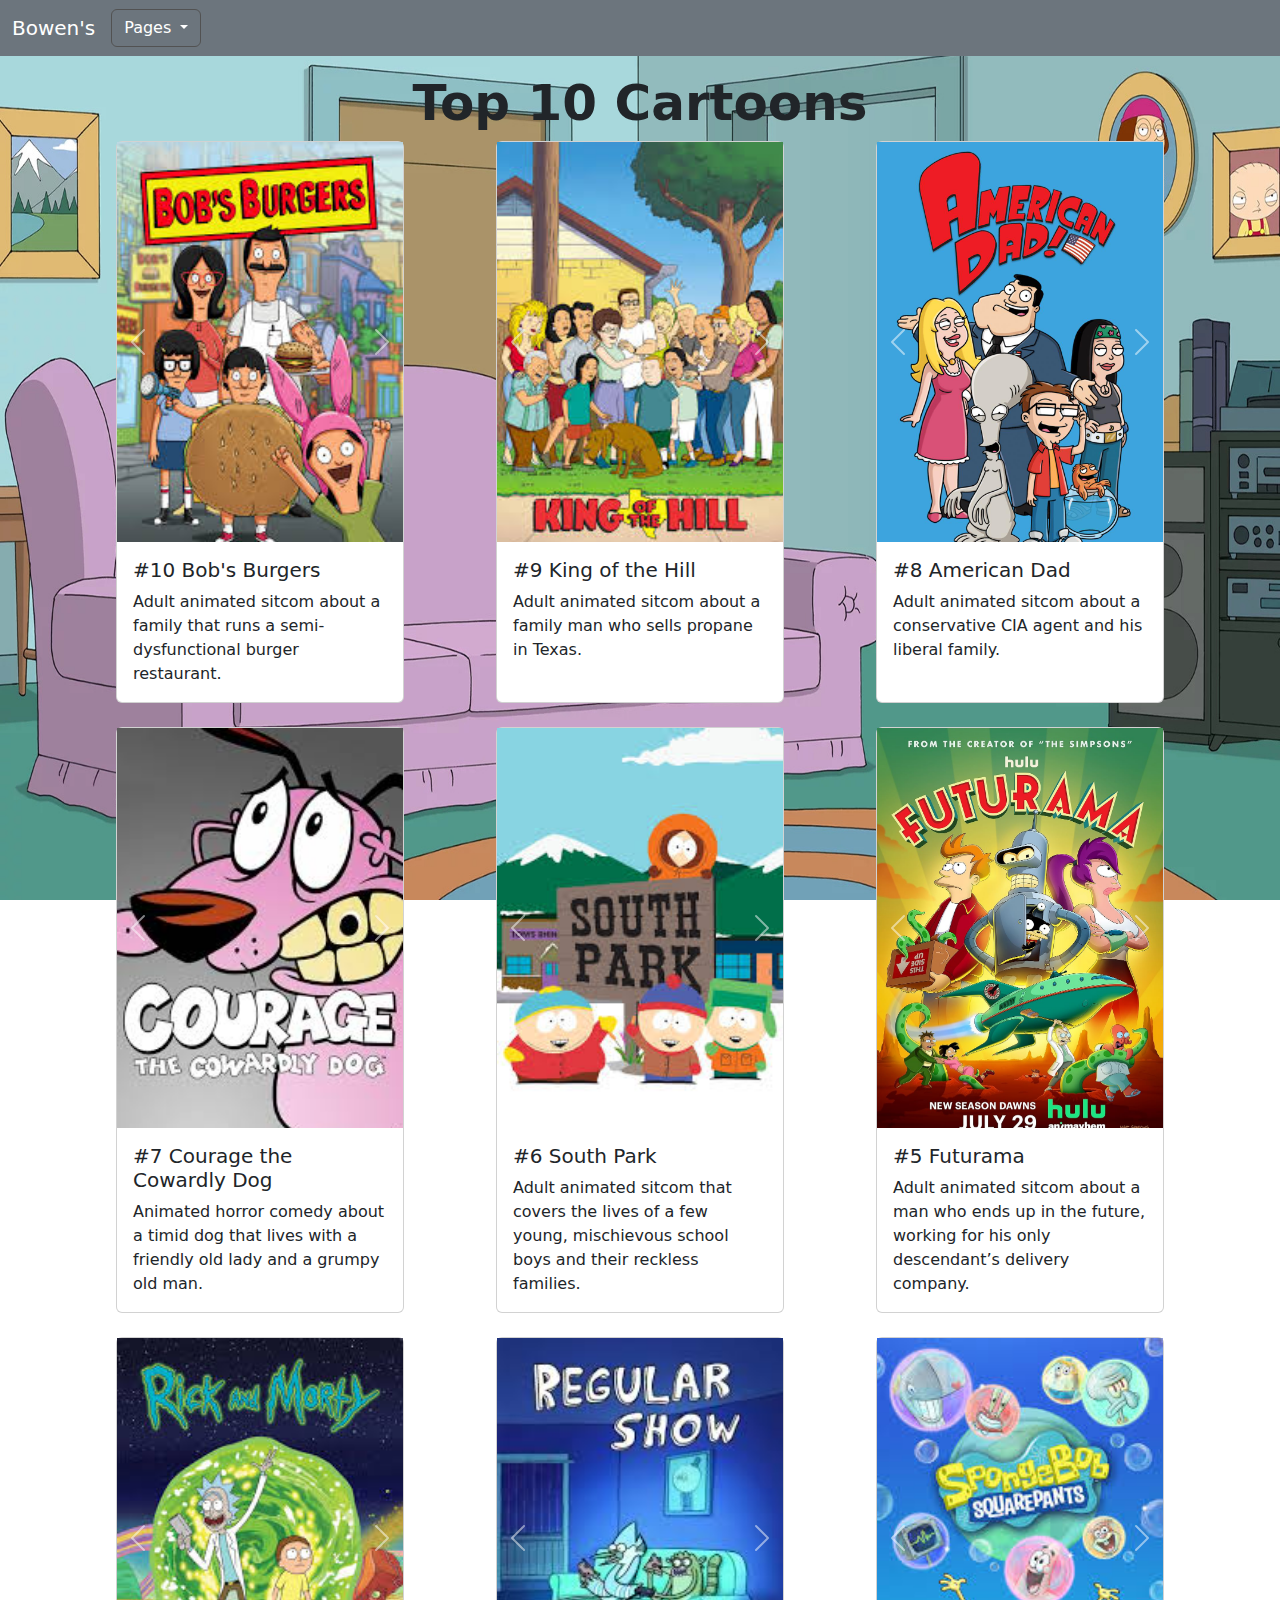
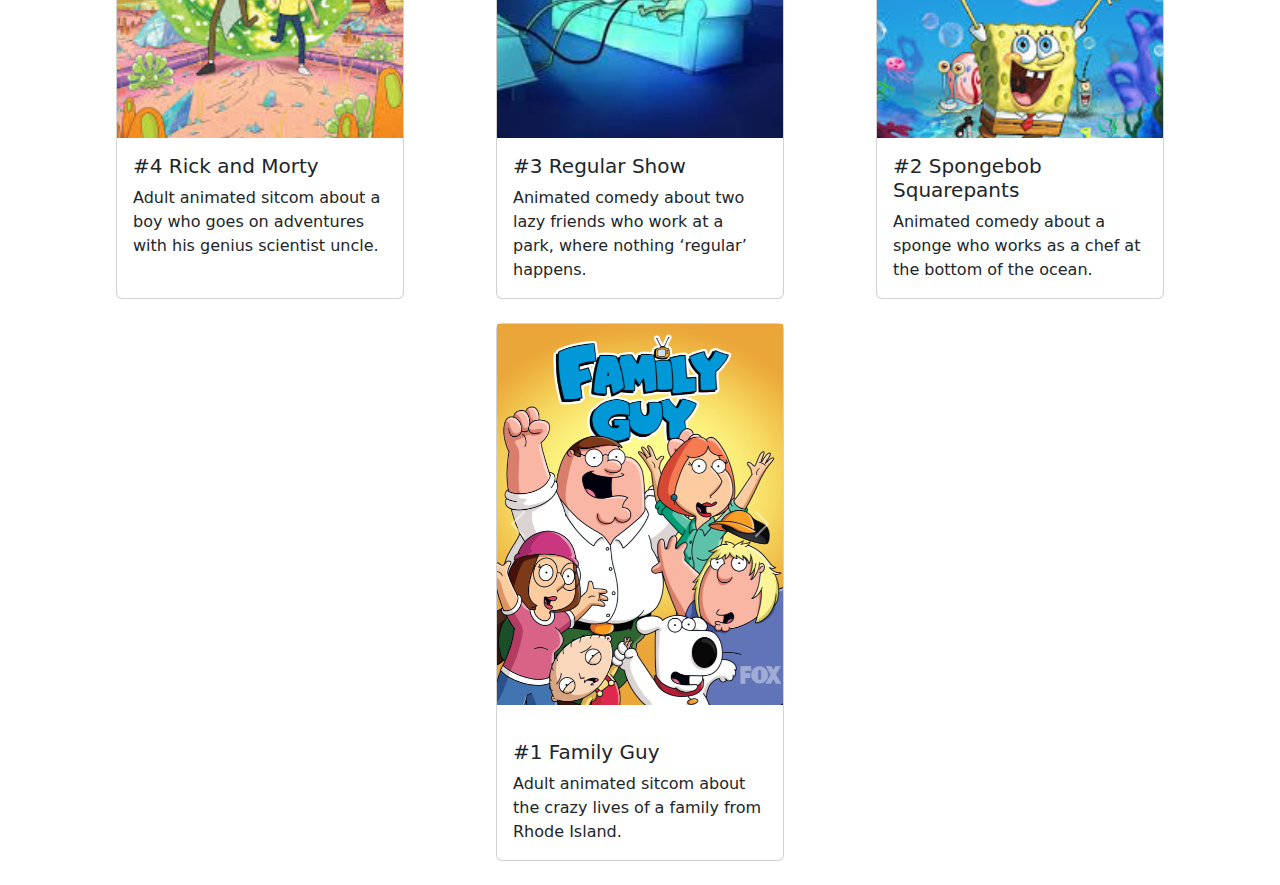
==== commit 791ebc84: "fixed header" ====
--- a/bowen.html
+++ b/bowen.html
@@ -11,7 +11,7 @@
 </head>
 
 <body class="bowenBg">
-    <nav class="navbar navbar-expand-lg navbar-dark bg-dark">
+    <nav class="navbar navbar-expand-lg navbar-dark bg-secondary">
         <div class="container-fluid">
             <a class="navbar-brand" href="./bowen.html">Bowen's</a>
             <button class="navbar-toggler" type="button" data-bs-toggle="collapse"
@@ -22,7 +22,7 @@
             <div class="collapse navbar-collapse" id="navbarNavDarkDropdown">
                 <ul class="navbar-nav">
                     <li class="nav-item dropdown">
-                        <button class="btn btn-dark dropdown-toggle" data-bs-toggle="dropdown" aria-expanded="false">
+                        <button class="btn btn-secondary dropdown-toggle navTweak" data-bs-toggle="dropdown" aria-expanded="false">
                             Pages
                         </button>
                         <ul class="dropdown-menu dropdown-menu-dark">
@@ -36,11 +36,11 @@
         </div>
     </nav>
 
-    <header class="text-center fw-bold p-2">Top 10 Cartoons</header>
-
-    <div class="container">
+    <header class="juanTitle text-center fw-bold">Top 10 Cartoons</header>
+
+    <div class="container bowenContainer">
         <div class="row justify-content-center">
-            <div class="col-lg-4 col-sm-6 mb-4">
+            <div class="col-lg-4 col-sm-6 mb-4 bowenContainer">
                 <div class="card" style="width: 18rem;">
                     <div id="carouselExample" class="carousel slide card-img-top">
                         <div class="carousel-inner">
@@ -76,7 +76,7 @@
                 </div>
 
             </div>
-            <div class="col-lg-4 col-sm-6 mb-4">
+            <div class="col-lg-4 col-sm-6 mb-4 bowenContainer">
                 <div class="card" style="width: 18rem;">
                     <div id="carouselExample2" class="carousel slide card-img-top">
                         <div class="carousel-inner">
@@ -109,7 +109,7 @@
                     </div>
                 </div>
             </div>
-            <div class="col-lg-4 col-sm-6 mb-4">
+            <div class="col-lg-4 col-sm-6 mb-4 bowenContainer">
                 <div class="card" style="width: 18rem;">
                     <div id="carouselExample3" class="carousel slide card-img-top">
                         <div class="carousel-inner">
@@ -144,8 +144,7 @@
                 </div>
             </div>
 
-
-            <div class="col-lg-4 col-sm-6 mb-4">
+            <div class="col-lg-4 col-sm-6 mb-4 bowenContainer">
                 <div class="card" style="width: 18rem;">
                     <div id="carouselExample4" class="carousel slide card-img-top">
                         <div class="carousel-inner">
@@ -179,7 +178,7 @@
                     </div>
                 </div>
             </div>
-            <div class="col-lg-4 col-sm-6 mb-4">
+            <div class="col-lg-4 col-sm-6 mb-4 bowenContainer">
                 <div class="card" style="width: 18rem;">
                     <div id="carouselExample5" class="carousel slide card-img-top">
                         <div class="carousel-inner">
@@ -212,7 +211,7 @@
                     </div>
                 </div>
             </div>
-            <div class="col-lg-4 col-sm-6 mb-4">
+            <div class="col-lg-4 col-sm-6 mb-4 bowenContainer">
                 <div class="card" style="width: 18rem;">
                     <div id="carouselExample6" class="carousel slide card-img-top">
                         <div class="carousel-inner">
@@ -245,7 +244,7 @@
                     </div>
                 </div>
             </div>
-            <div class="col-lg-4 col-sm-6 mb-4">
+            <div class="col-lg-4 col-sm-6 mb-4 bowenContainer">
                 <div class="card" style="width: 18rem;">
                     <div id="carouselExample7" class="carousel slide card-img-top">
                         <div class="carousel-inner">
@@ -279,7 +278,7 @@
                     </div>
                 </div>
             </div>
-            <div class="col-lg-4 col-sm-6 mb-4">
+            <div class="col-lg-4 col-sm-6 mb-4 bowenContainer">
                 <div class="card" style="width: 18rem;">
                     <div id="carouselExample8" class="carousel slide card-img-top">
                         <div class="carousel-inner">
@@ -313,7 +312,7 @@
                     </div>
                 </div>
             </div>
-            <div class="col-lg-4 col-sm-6 mb-4">
+            <div class="col-lg-4 col-sm-6 mb-4 bowenContainer">
                 <div class="card" style="width: 18rem;">
                     <div id="carouselExample9" class="carousel slide card-img-top">
                         <div class="carousel-inner">
@@ -346,7 +345,7 @@
                     </div>
                 </div>
             </div>
-                <div class="col-lg-4 col-sm-6 mb-4">
+                <div class="col-lg-4 col-sm-6 mb-4 bowenContainer">
                     <div class="card" style="width: 18rem;">
                         <div id="carouselExample10" class="carousel slide card-img-top">
                             <div class="carousel-inner">
--- a/style/styles.css
+++ b/style/styles.css
@@ -83,4 +83,8 @@
     height:315px;
 }
 
-
+.bowenContainer 
+{
+    display: flex;
+    justify-content: center;
+}
